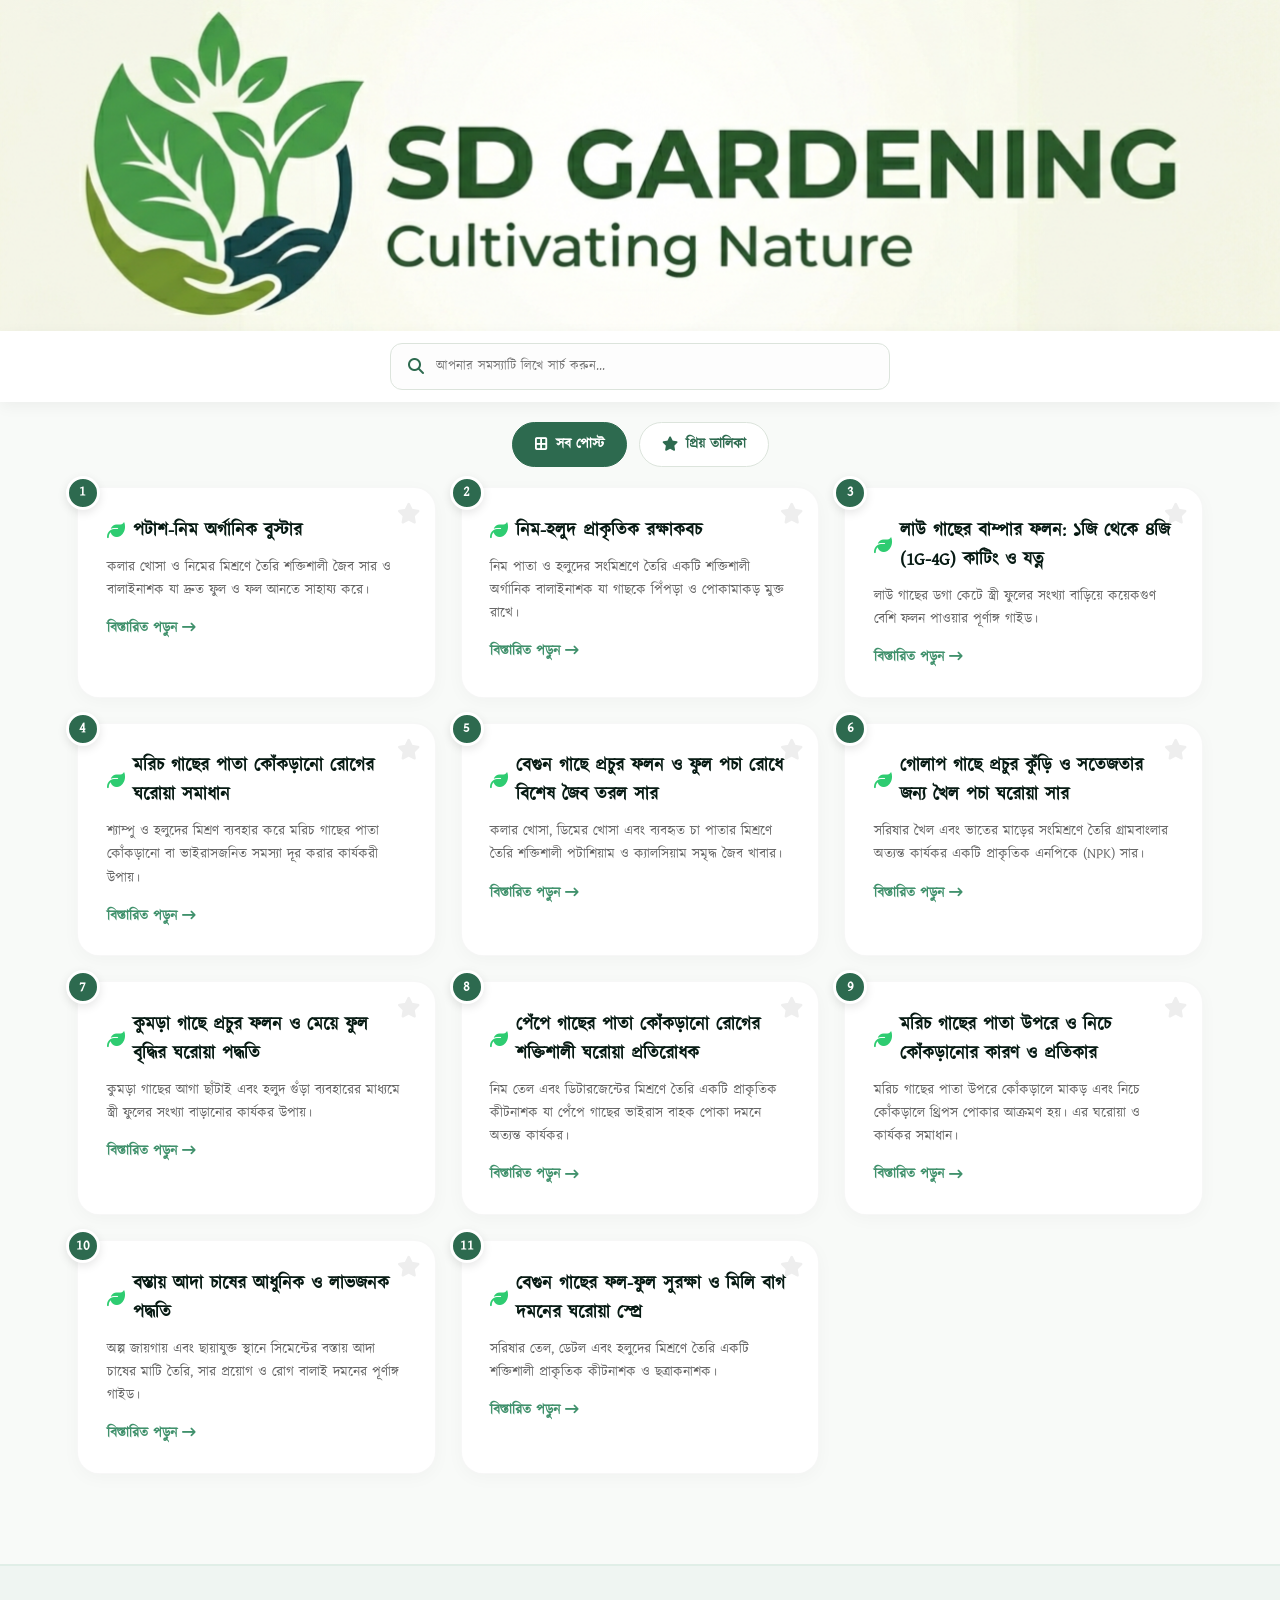
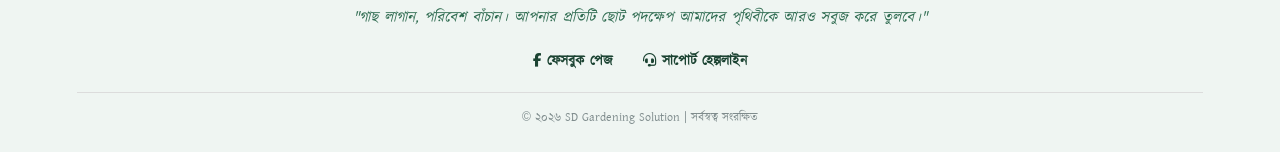
==== index.html @ 580f96c9 "Update index.html" ====
<!DOCTYPE html>
<html lang="bn">
<head>
  <meta charset="UTF-8">
  <meta name="viewport" content="width=device-width, initial-scale=1.0">
  <title>Taqwa | ইসলামিক ওয়েব অ্যাপ</title>
<meta name="description" content="Taqwa একটি ইসলামিক ওয়েব অ্যাপ, যেখানে কুরআন, দোয়া, ইসলামিক শিক্ষা ও প্রয়োজনীয় বিষয় সহজভাবে শেখার সুবিধা রয়েছে।">
<meta name="keywords" content="Taqwa, ইসলামিক অ্যাপ, কুরআন শিক্ষা, দোয়া, ইসলামিক ওয়েবসাইট, বাংলা ইসলামিক কনটেন্ট">
<meta name="author" content="SD Rubel">
<meta name="robots" content="index, follow">

<link rel="canonical" href="https://taqwa.top/">

<meta property="og:title" content="Taqwa | ইসলামিক ওয়েব অ্যাপ">
<meta property="og:description" content="বাংলা ভাষায় ইসলামিক শিক্ষা, দোয়া ও কুরআন শেখার সহজ ওয়েব অ্যাপ।">
<meta property="og:url" content="https://taqwa.top/">
<meta property="og:type" content="website">
<meta property="og:image" content="https://taqwa.top/IMG_20260329_113755.png">
  <link rel="stylesheet" href="https://cdnjs.cloudflare.com/ajax/libs/font-awesome/6.5.1/css/all.min.css">
  
  <style>
    @font-face {
      font-family: 'Kalpurush';
      src: url('kalpurush.ttf') format('truetype');
    }

    :root {
      --primary-dark: #071a13;
      --secondary: #2d6a4f;
      --accent: #40916c;
      --gold: #f1c40f;
      --bg: #f8faf8;
      --card-bg: #ffffff;
      --text-main: #1b4332;
    }

    * { margin: 0; padding: 0; box-sizing: border-box; }
    html, body { height: 100%; scroll-behavior: smooth; }
    body { font-family: 'Kalpurush', sans-serif; background-color: var(--bg); color: var(--text-main); display: flex; flex-direction: column; }

    header { width: 100%; background: var(--primary-dark); display: flex; justify-content: center; align-items: center; line-height: 0; padding: 0; margin: 0; }
    .header-img { width: 100%; max-width: 100%; height: auto; display: block; object-fit: contain; }

    nav { position: sticky; top: 0; background: rgba(255, 255, 255, 0.98); backdrop-filter: blur(10px); z-index: 1000; padding: 12px 6%; box-shadow: 0 4px 15px rgba(0,0,0,0.05); display: flex; justify-content: center; }
    .search-box { position: relative; width: 100%; max-width: 500px; }
    .search-box input { width: 100%; padding: 12px 20px 12px 45px; border-radius: 12px; border: 1px solid #dce4dc; background: #fdfdfd; font-family: inherit; outline: none; }
    .search-box i { position: absolute; left: 18px; top: 50%; transform: translateY(-50%); color: var(--secondary); }

    .tabs { display: flex; justify-content: center; gap: 12px; margin: 20px 0; }
    .tab-btn { padding: 10px 22px; border-radius: 50px; border: 1px solid #dce4dc; background: #fff; color: var(--secondary); font-weight: bold; cursor: pointer; font-family: inherit; transition: 0.3s; display: flex; align-items: center; gap: 8px; font-size: 0.9rem; }
    .tab-btn.active { background: var(--secondary); color: white; border-color: var(--secondary); }

    main { flex: 1 0 auto; }
    .grid { display: grid; grid-template-columns: repeat(auto-fill, minmax(310px, 1fr)); gap: 25px; padding: 0 6% 50px; }
    .card { background: var(--card-bg); border-radius: 22px; padding: 1.8rem; box-shadow: 0 4px 18px rgba(0,0,0,0.03); transition: 0.3s; cursor: pointer; position: relative; border: 1px solid rgba(0,0,0,0.03); }
    .card:hover { transform: translateY(-6px); box-shadow: 0 12px 30px rgba(0,0,0,0.07); }
    .card-badge { position: absolute; top: -12px; left: -12px; width: 34px; height: 34px; background: var(--secondary); color: #fff; border-radius: 50%; display: flex; align-items: center; justify-content: center; font-weight: bold; font-size: 0.9rem; border: 3px solid #fff; box-shadow: 0 3px 10px rgba(0,0,0,0.1); z-index: 5; }
    .card h3 { font-size: 1.15rem; color: var(--primary-dark); margin-bottom: 10px; display: flex; align-items: center; gap: 8px; }
    .card p { color: #666; font-size: 0.9rem; line-height: 1.6; margin-bottom: 15px; }
    .read-more { font-weight: bold; color: var(--accent); font-size: 0.85rem; display: flex; align-items: center; gap: 5px; }
    .fav-btn { position: absolute; top: 15px; right: 15px; color: #eee; font-size: 1.3rem; transition: 0.3s; z-index: 5; }
    .fav-btn.active { color: var(--gold); }

    .modal { position: fixed; inset: 0; background: #fff; z-index: 2000; display: none; overflow-y: auto; scroll-behavior: auto !important; }
    .close-btn { position: fixed; top: 15px; right: 15px; width: 45px; height: 45px; border-radius: 50%; background: #c0392b; color: #fff; border: none; cursor: pointer; z-index: 2100; font-size: 1.3rem; box-shadow: 0 4px 12px rgba(0,0,0,0.2); }
    .modal-hero { background: linear-gradient(135deg, #071a13 0%, #1b4332 100%); padding: 5rem 10% 2.5rem; color: #fff; }
    .modal-body { padding: 2.5rem 10%; max-width: 950px; margin: 0 auto; }
    .section-head { font-size: 1.2rem; font-weight: bold; color: var(--primary-dark); margin: 2rem 0 1rem; display: flex; align-items: center; gap: 10px; }
    
    /* --- Table Design for Ingredients --- */
    .ing-table { width: 100%; border-collapse: collapse; margin-top: 10px; background: #fff; border-radius: 12px; overflow: hidden; box-shadow: 0 2px 10px rgba(0,0,0,0.05); border: 1px solid #e0eee7; }
    .ing-table th { background: #f0f7f4; color: var(--secondary); text-align: left; padding: 12px 15px; font-size: 0.95rem; border-bottom: 2px solid #e0eee7; }
    .ing-table td { padding: 12px 15px; border-bottom: 1px solid #f0f0f0; font-size: 1rem; color: #444; }
    .ing-table tr:last-child td { border-bottom: none; }
    .ing-table .emoji-col { width: 50px; text-align: center; font-size: 1.3rem; }

    .step-card { display: flex; gap: 15px; background: #fafafa; padding: 1.2rem; border-radius: 18px; margin-bottom: 12px; border: 1px solid #eee; }
    .step-icon { width: 35px; height: 35px; background: var(--secondary); color: #fff; border-radius: 50%; display: flex; align-items: center; justify-content: center; flex-shrink: 0; font-weight: bold; font-size: 0.9rem; }

    .qna-card { background: #fffdf5; border: 1px solid #f6eed0; padding: 1.5rem; border-radius: 20px; margin-bottom: 12px; }
    .q-text { font-weight: 800; color: #7d651a; margin-bottom: 8px; display: flex; gap: 10px; }
    .a-text { display: flex; gap: 10px; color: #444; padding-left: 5px; line-height: 1.6; }

    footer { background: #eff5f2; color: #3b4d45; padding: 40px 6% 25px; text-align: center; border-top: 2px solid #e0eee7; margin-top: 40px; }
    .footer-quote { font-style: italic; font-size: 0.95rem; margin-bottom: 20px; color: var(--secondary); max-width: 600px; margin-left: auto; margin-right: auto; }
    .footer-links { display: flex; justify-content: center; gap: 30px; margin-bottom: 20px; }
    .footer-links a { color: #1b4332; text-decoration: none; font-weight: bold; font-size: 0.85rem; }
    .footer-bottom { font-size: 0.75rem; color: #7f8c8d; border-top: 1px solid #dcdcdc; padding-top: 15px; }

    .modal-nav { display: flex; gap: 15px; margin-top: 30px; padding-top: 20px; border-top: 1px solid #eee; }
    .nav-btn { flex: 1; padding: 12px; border-radius: 12px; border: 1px solid #ddd; background: #fff; cursor: pointer; font-weight: bold; font-family: inherit; display: flex; align-items: center; justify-content: center; gap: 8px; font-size: 0.9rem; }
  </style>
</head>
<body>

<header>
  <img src="./IMG_20260329_113755.png" alt="SD Gardening Logo" class="header-img">
</header>

<nav>
  <div class="search-box">
    <i class="fa-solid fa-magnifying-glass"></i>
    <input type="text" id="searchInput" placeholder="আপনার সমস্যাটি লিখে সার্চ করুন...">
  </div>
</nav>

<div class="tabs">
  <button class="tab-btn active" onclick="changeTab('all', this)"><i class="fa-solid fa-border-all"></i> সব পোস্ট</button>
  <button class="tab-btn" onclick="changeTab('fav', this)"><i class="fa-solid fa-star"></i> প্রিয় তালিকা</button>
</div>

<main>
  <div class="grid" id="mainGrid"></div>
</main>

<div class="modal" id="dataModal">
  <button class="close-btn" onclick="closeModal()"><i class="fa-solid fa-xmark"></i></button>
  <div id="modalContent"></div>
</div>

<footer>
  <div class="footer-quote">"গাছ লাগান, পরিবেশ বাঁচান। আপনার প্রতিটি ছোট পদক্ষেপ আমাদের পৃথিবীকে আরও সবুজ করে তুলবে।"</div>
  <div class="footer-links">
    <a href="https://www.facebook.com/sdxrubel" target="_blank"><i class="fa-brands fa-facebook-f"></i> ফেসবুক পেজ</a>
    <a href="tel:+8801516050402"><i class="fa-solid fa-headset"></i> সাপোর্ট হেল্পলাইন</a>
  </div>
  <div class="footer-bottom">&copy; ২০২৬ SD Gardening Solution | সর্বস্বত্ব সংরক্ষিত</div>
</footer>

<script>
  let allData = [];
  let favorites = JSON.parse(localStorage.getItem('sd_favs')) || [];
  let currentTab = 'all';

  async function init() {
    const maxFiles = 1000;
    const fetchPromises = [];
    const cacheBuster = new Date().getTime();

    for (let i = 1; i <= maxFiles; i++) {
      const fileName = String(i).padStart(2, '0') + '.json';
      fetchPromises.push(
        fetch(`task/${fileName}?v=${cacheBuster}`)
          .then(res => res.ok ? res.json() : null)
          .catch(() => null)
      );
    }

    const results = await Promise.all(fetchPromises);
    results.forEach(data => {
      if (data && data.gardening_solutions) {
        allData = [...allData, ...data.gardening_solutions];
      }
    });
    renderGrid(allData);
  }

  function renderGrid(data) {
    const grid = document.getElementById('mainGrid');
    let displayData = currentTab === 'all' ? data : data.filter(d => favorites.includes(d.id));
    grid.innerHTML = displayData.map((s, idx) => `
      <div class="card" onclick="openModal(${s.id})">
        <div class="card-badge">${idx + 1}</div>
        <i class="fa-solid fa-star fav-btn ${favorites.includes(s.id) ? 'active' : ''}" onclick="toggleFav(event, ${s.id})"></i>
        <h3><i class="fa-solid fa-leaf" style="color:#2ecc71"></i> ${s.title}</h3>
        <p>${s.short_description}</p>
        <div class="read-more">বিস্তারিত পড়ুন <i class="fa-solid fa-arrow-right-long"></i></div>
      </div>
    `).join('');
  }

  function openModal(id) {
    const s = allData.find(x => x.id === id);
    if (!s) return;
    const idx = allData.findIndex(x => x.id === id);
    const modal = document.getElementById('dataModal');
    modal.style.display = 'block';
    modal.scrollTop = 0;
    document.body.style.overflow = 'hidden';

    // টেবিল তৈরি করার লজিক
    let tableHtml = `
      <table class="ing-table">
        <thead>
          <tr>
            <th class="emoji-col">চিহ্ন</th>
            <th>উপকরণের নাম</th>
            <th>পরিমাণ</th>
          </tr>
        </thead>
        <tbody>
          ${s.ingredients_summary_table.map(item => `
            <tr>
              <td class="emoji-col">${item.emoji}</td>
              <td>${item.item}</td>
              <td><b>${item.amount}</b></td>
            </tr>
          `).join('')}
        </tbody>
      </table>
    `;

    document.getElementById('modalContent').innerHTML = `
      <div class="modal-hero">
        <h2 style="font-size: 1.6rem; line-height: 1.4;">${s.title}</h2>
        <div style="margin-top:15px; display:flex; gap:12px; font-size:0.8rem; opacity:0.9;">
          <span><i class="fa-solid fa-clock"></i> ${s.preparation_time_hours} ঘণ্টা</span>
          <span><i class="fa-solid fa-layer-group"></i> ${s.difficulty === 'easy' ? 'সহজ' : 'মাঝারি'}</span>
          <span><i class="fa-solid fa-box"></i> ${s.shelf_life_days} দিন</span>
        </div>
      </div>
      <div class="modal-body">
        <div class="section-head"><i class="fa-solid fa-circle-info" style="color:#3498db"></i> বিস্তারিত তথ্য</div>
        <p style="line-height:1.7; color:#444;">${s.long_description}</p>

        <div class="section-head"><i class="fa-solid fa-basket-shopping" style="color:#e67e22"></i> প্রয়োজনীয় উপকরণ</div>
        ${tableHtml}

        <div class="section-head"><i class="fa-solid fa-list-ol" style="color:#9b59b6"></i> প্রস্তুত ও প্রয়োগ প্রণালী</div>
        ${s.working_process.map(st => `
          <div class="step-card">
            <div class="step-icon">${st.step}</div>
            <div>${st.description}</div>
          </div>
        `).join('')}

        <div class="section-head"><i class="fa-solid fa-comments" style="color:#f1c40f"></i> সাধারণ প্রশ্ন ও উত্তর</div>
        ${s.faqs.map(f => `
          <div class="qna-card">
            <div class="q-text"><i class="fa-solid fa-comment-dots" style="color:#e67e22"></i> ${f.question}</div>
            <div class="a-text"><i class="fa-solid fa-square-check" style="color:#27ae60"></i> ${f.answer}</div>
          </div>
        `).join('')}

        <div class="modal-nav">
          ${idx > 0 ? `<button class="nav-btn" onclick="openModal(${allData[idx-1].id})"><i class="fa-solid fa-chevron-left"></i> আগের পোস্ট</button>` : '<div></div>'}
          ${idx < allData.length - 1 ? `<button class="nav-btn" onclick="openModal(${allData[idx+1].id})">পরের পোস্ট <i class="fa-solid fa-chevron-right"></i></button>` : '<div></div>'}
        </div>
      </div>
    `;
  }

  function closeModal() { document.getElementById('dataModal').style.display = 'none'; document.body.style.overflow = 'auto'; }
  function toggleFav(e, id) { e.stopPropagation(); if(favorites.includes(id)) favorites = favorites.filter(f => f !== id); else favorites.push(id); localStorage.setItem('sd_favs', JSON.stringify(favorites)); renderGrid(allData); }
  function changeTab(tab, el) { currentTab = tab; document.querySelectorAll('.tab-btn').forEach(b => b.classList.remove('active')); el.classList.add('active'); renderGrid(allData); }
  document.getElementById('searchInput').addEventListener('input', (e) => { const val = e.target.value.toLowerCase().trim(); const filtered = allData.filter(s => s.title.toLowerCase().includes(val) || s.short_description.toLowerCase().includes(val)); renderGrid(filtered); });

  init();
</script>
</body>
</html>
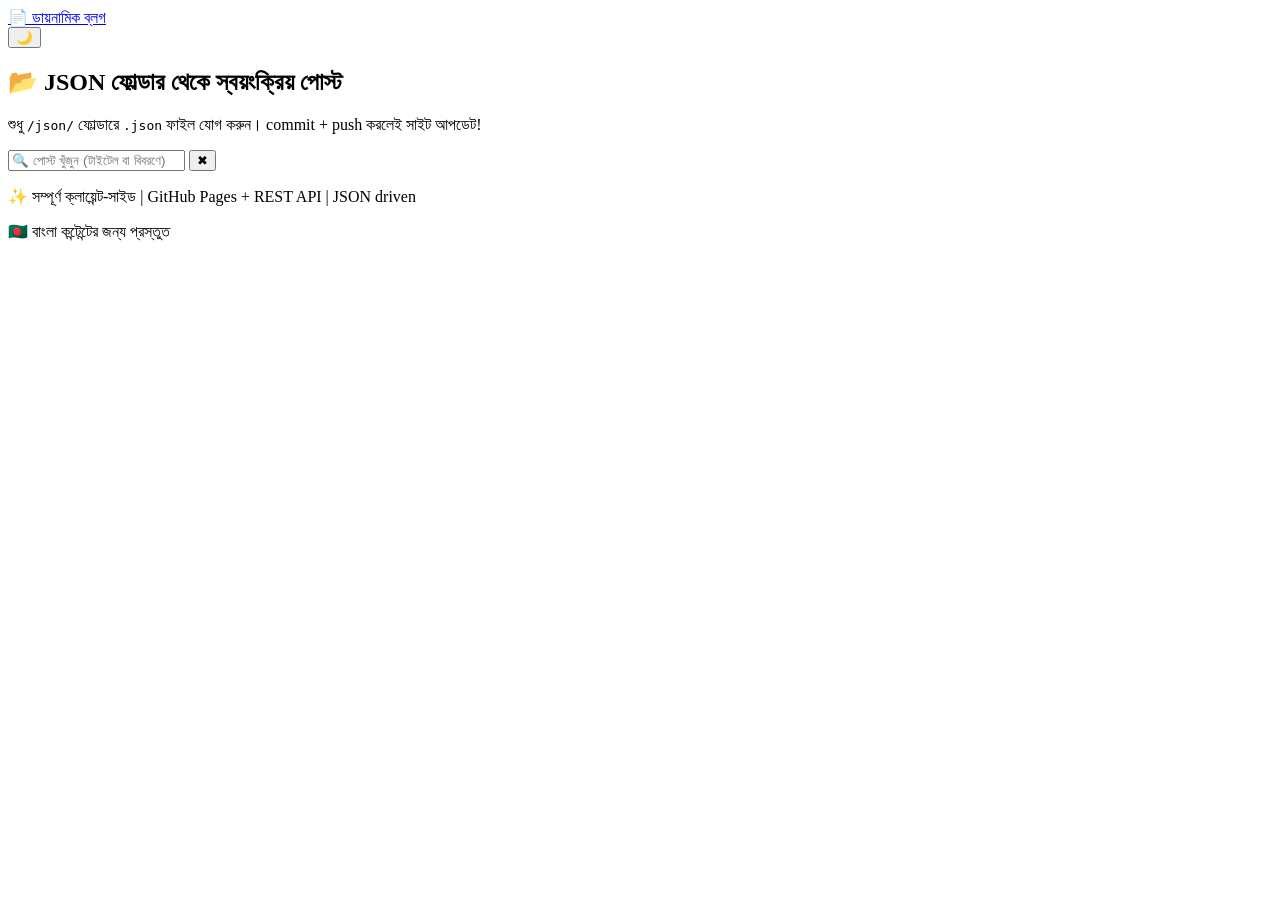
==== commit 942a6e0a: "Update index.html" ====
--- a/index.html
+++ b/index.html
@@ -1,251 +1,57 @@
 <!DOCTYPE html>
 <html lang="bn">
 <head>
-  <meta charset="UTF-8">
-  <meta name="viewport" content="width=device-width, initial-scale=1.0">
-  <title>Taqwa | ইসলামিক ওয়েব অ্যাপ</title>
-<meta name="description" content="Taqwa একটি ইসলামিক ওয়েব অ্যাপ, যেখানে কুরআন, দোয়া, ইসলামিক শিক্ষা ও প্রয়োজনীয় বিষয় সহজভাবে শেখার সুবিধা রয়েছে।">
-<meta name="keywords" content="Taqwa, ইসলামিক অ্যাপ, কুরআন শিক্ষা, দোয়া, ইসলামিক ওয়েবসাইট, বাংলা ইসলামিক কনটেন্ট">
-<meta name="author" content="SD Rubel">
-<meta name="robots" content="index, follow">
-
-<link rel="canonical" href="https://taqwa.top/">
-
-<meta property="og:title" content="Taqwa | ইসলামিক ওয়েব অ্যাপ">
-<meta property="og:description" content="বাংলা ভাষায় ইসলামিক শিক্ষা, দোয়া ও কুরআন শেখার সহজ ওয়েব অ্যাপ।">
-<meta property="og:url" content="https://taqwa.top/">
-<meta property="og:type" content="website">
-<meta property="og:image" content="https://taqwa.top/IMG_20260329_113755.png">
-  <link rel="stylesheet" href="https://cdnjs.cloudflare.com/ajax/libs/font-awesome/6.5.1/css/all.min.css">
-  
-  <style>
-    @font-face {
-      font-family: 'Kalpurush';
-      src: url('kalpurush.ttf') format('truetype');
-    }
-
-    :root {
-      --primary-dark: #071a13;
-      --secondary: #2d6a4f;
-      --accent: #40916c;
-      --gold: #f1c40f;
-      --bg: #f8faf8;
-      --card-bg: #ffffff;
-      --text-main: #1b4332;
-    }
-
-    * { margin: 0; padding: 0; box-sizing: border-box; }
-    html, body { height: 100%; scroll-behavior: smooth; }
-    body { font-family: 'Kalpurush', sans-serif; background-color: var(--bg); color: var(--text-main); display: flex; flex-direction: column; }
-
-    header { width: 100%; background: var(--primary-dark); display: flex; justify-content: center; align-items: center; line-height: 0; padding: 0; margin: 0; }
-    .header-img { width: 100%; max-width: 100%; height: auto; display: block; object-fit: contain; }
-
-    nav { position: sticky; top: 0; background: rgba(255, 255, 255, 0.98); backdrop-filter: blur(10px); z-index: 1000; padding: 12px 6%; box-shadow: 0 4px 15px rgba(0,0,0,0.05); display: flex; justify-content: center; }
-    .search-box { position: relative; width: 100%; max-width: 500px; }
-    .search-box input { width: 100%; padding: 12px 20px 12px 45px; border-radius: 12px; border: 1px solid #dce4dc; background: #fdfdfd; font-family: inherit; outline: none; }
-    .search-box i { position: absolute; left: 18px; top: 50%; transform: translateY(-50%); color: var(--secondary); }
-
-    .tabs { display: flex; justify-content: center; gap: 12px; margin: 20px 0; }
-    .tab-btn { padding: 10px 22px; border-radius: 50px; border: 1px solid #dce4dc; background: #fff; color: var(--secondary); font-weight: bold; cursor: pointer; font-family: inherit; transition: 0.3s; display: flex; align-items: center; gap: 8px; font-size: 0.9rem; }
-    .tab-btn.active { background: var(--secondary); color: white; border-color: var(--secondary); }
-
-    main { flex: 1 0 auto; }
-    .grid { display: grid; grid-template-columns: repeat(auto-fill, minmax(310px, 1fr)); gap: 25px; padding: 0 6% 50px; }
-    .card { background: var(--card-bg); border-radius: 22px; padding: 1.8rem; box-shadow: 0 4px 18px rgba(0,0,0,0.03); transition: 0.3s; cursor: pointer; position: relative; border: 1px solid rgba(0,0,0,0.03); }
-    .card:hover { transform: translateY(-6px); box-shadow: 0 12px 30px rgba(0,0,0,0.07); }
-    .card-badge { position: absolute; top: -12px; left: -12px; width: 34px; height: 34px; background: var(--secondary); color: #fff; border-radius: 50%; display: flex; align-items: center; justify-content: center; font-weight: bold; font-size: 0.9rem; border: 3px solid #fff; box-shadow: 0 3px 10px rgba(0,0,0,0.1); z-index: 5; }
-    .card h3 { font-size: 1.15rem; color: var(--primary-dark); margin-bottom: 10px; display: flex; align-items: center; gap: 8px; }
-    .card p { color: #666; font-size: 0.9rem; line-height: 1.6; margin-bottom: 15px; }
-    .read-more { font-weight: bold; color: var(--accent); font-size: 0.85rem; display: flex; align-items: center; gap: 5px; }
-    .fav-btn { position: absolute; top: 15px; right: 15px; color: #eee; font-size: 1.3rem; transition: 0.3s; z-index: 5; }
-    .fav-btn.active { color: var(--gold); }
-
-    .modal { position: fixed; inset: 0; background: #fff; z-index: 2000; display: none; overflow-y: auto; scroll-behavior: auto !important; }
-    .close-btn { position: fixed; top: 15px; right: 15px; width: 45px; height: 45px; border-radius: 50%; background: #c0392b; color: #fff; border: none; cursor: pointer; z-index: 2100; font-size: 1.3rem; box-shadow: 0 4px 12px rgba(0,0,0,0.2); }
-    .modal-hero { background: linear-gradient(135deg, #071a13 0%, #1b4332 100%); padding: 5rem 10% 2.5rem; color: #fff; }
-    .modal-body { padding: 2.5rem 10%; max-width: 950px; margin: 0 auto; }
-    .section-head { font-size: 1.2rem; font-weight: bold; color: var(--primary-dark); margin: 2rem 0 1rem; display: flex; align-items: center; gap: 10px; }
-    
-    /* --- Table Design for Ingredients --- */
-    .ing-table { width: 100%; border-collapse: collapse; margin-top: 10px; background: #fff; border-radius: 12px; overflow: hidden; box-shadow: 0 2px 10px rgba(0,0,0,0.05); border: 1px solid #e0eee7; }
-    .ing-table th { background: #f0f7f4; color: var(--secondary); text-align: left; padding: 12px 15px; font-size: 0.95rem; border-bottom: 2px solid #e0eee7; }
-    .ing-table td { padding: 12px 15px; border-bottom: 1px solid #f0f0f0; font-size: 1rem; color: #444; }
-    .ing-table tr:last-child td { border-bottom: none; }
-    .ing-table .emoji-col { width: 50px; text-align: center; font-size: 1.3rem; }
-
-    .step-card { display: flex; gap: 15px; background: #fafafa; padding: 1.2rem; border-radius: 18px; margin-bottom: 12px; border: 1px solid #eee; }
-    .step-icon { width: 35px; height: 35px; background: var(--secondary); color: #fff; border-radius: 50%; display: flex; align-items: center; justify-content: center; flex-shrink: 0; font-weight: bold; font-size: 0.9rem; }
-
-    .qna-card { background: #fffdf5; border: 1px solid #f6eed0; padding: 1.5rem; border-radius: 20px; margin-bottom: 12px; }
-    .q-text { font-weight: 800; color: #7d651a; margin-bottom: 8px; display: flex; gap: 10px; }
-    .a-text { display: flex; gap: 10px; color: #444; padding-left: 5px; line-height: 1.6; }
-
-    footer { background: #eff5f2; color: #3b4d45; padding: 40px 6% 25px; text-align: center; border-top: 2px solid #e0eee7; margin-top: 40px; }
-    .footer-quote { font-style: italic; font-size: 0.95rem; margin-bottom: 20px; color: var(--secondary); max-width: 600px; margin-left: auto; margin-right: auto; }
-    .footer-links { display: flex; justify-content: center; gap: 30px; margin-bottom: 20px; }
-    .footer-links a { color: #1b4332; text-decoration: none; font-weight: bold; font-size: 0.85rem; }
-    .footer-bottom { font-size: 0.75rem; color: #7f8c8d; border-top: 1px solid #dcdcdc; padding-top: 15px; }
-
-    .modal-nav { display: flex; gap: 15px; margin-top: 30px; padding-top: 20px; border-top: 1px solid #eee; }
-    .nav-btn { flex: 1; padding: 12px; border-radius: 12px; border: 1px solid #ddd; background: #fff; cursor: pointer; font-weight: bold; font-family: inherit; display: flex; align-items: center; justify-content: center; gap: 8px; font-size: 0.9rem; }
-  </style>
+    <meta charset="UTF-8">
+    <meta name="viewport" content="width=device-width, initial-scale=1.0, viewport-fit=cover">
+    <title>ডায়নামিক ব্লগ | স্বয়ংক্রিয় কন্টেন্ট</title>
+    <meta name="description" content="স্বয়ংক্রিয় ওয়েব অ্যাপ - জাস্ট JSON যোগ করুন, ওয়েবসাইট নিজেই আপডেট হবে।">
+    <!-- Open Graph / SEO -->
+    <meta property="og:title" content="ডায়নামিক ব্লগ">
+    <meta property="og:description" content="সহজ, দ্রুত এবং আধুনিক কন্টেন্ট সিস্টেম।">
+    <meta property="og:type" content="website">
+    <meta property="og:url" content="">
+    <meta name="twitter:card" content="summary_large_image">
+    <!-- CSS & Favicon (placeholder) -->
+    <link rel="stylesheet" href="/css/style.css">
+    <link rel="preconnect" href="https://fonts.googleapis.com">
+    <link rel="preconnect" href="https://fonts.gstatic.com" crossorigin>
+    <link href="https://fonts.googleapis.com/css2?family=Inter:opsz,wght@14..32,300;14..32,400;14..32,500;14..32,600;14..32,700&family=Noto+Sans+Bengali:wght@400;500;600;700&display=swap" rel="stylesheet">
+    <link rel="icon" type="image/svg+xml" href="data:image/svg+xml,%3Csvg xmlns='http://www.w3.org/2000/svg' viewBox='0 0 24 24' fill='%236d28d9'%3E%3Cpath d='M4 4h16v16H4z'/%3E%3C/svg%3E">
 </head>
 <body>
+    <div class="app-container">
+        <header class="glass-header">
+            <div class="header-flex">
+                <a href="/" class="logo">📄 ডায়নামিক ব্লগ</a>
+                <div class="header-actions">
+                    <button id="themeToggle" class="theme-btn" aria-label="ডার্ক মোড টগল">🌙</button>
+                </div>
+            </div>
+        </header>
 
-<header>
-  <img src="./IMG_20260329_113755.png" alt="SD Gardening Logo" class="header-img">
-</header>
+        <main>
+            <section class="hero-section">
+                <h1>📂 JSON ফোল্ডার থেকে স্বয়ংক্রিয় পোস্ট</h1>
+                <p>শুধু <code>/json/</code> ফোল্ডারে <code>.json</code> ফাইল যোগ করুন। commit + push করলেই সাইট আপডেট!</p>
+            </section>
 
-<nav>
-  <div class="search-box">
-    <i class="fa-solid fa-magnifying-glass"></i>
-    <input type="text" id="searchInput" placeholder="আপনার সমস্যাটি লিখে সার্চ করুন...">
-  </div>
-</nav>
+            <div class="search-wrapper">
+                <input type="text" id="searchInput" placeholder="🔍 পোস্ট খুঁজুন (টাইটেল বা বিবরণে)" class="search-input">
+                <button id="clearSearch" class="clear-btn">✖</button>
+            </div>
 
-<div class="tabs">
-  <button class="tab-btn active" onclick="changeTab('all', this)"><i class="fa-solid fa-border-all"></i> সব পোস্ট</button>
-  <button class="tab-btn" onclick="changeTab('fav', this)"><i class="fa-solid fa-star"></i> প্রিয় তালিকা</button>
-</div>
+            <div id="cardsGrid" class="cards-grid"></div>
+            <div id="messageArea" class="message-area"></div>
+        </main>
 
-<main>
-  <div class="grid" id="mainGrid"></div>
-</main>
+        <footer class="modern-footer">
+            <p>✨ সম্পূর্ণ ক্লায়েন্ট-সাইড | GitHub Pages + REST API | JSON driven</p>
+            <p>🇧🇩 বাংলা কন্টেন্টের জন্য প্রস্তুত</p>
+        </footer>
+    </div>
 
-<div class="modal" id="dataModal">
-  <button class="close-btn" onclick="closeModal()"><i class="fa-solid fa-xmark"></i></button>
-  <div id="modalContent"></div>
-</div>
-
-<footer>
-  <div class="footer-quote">"গাছ লাগান, পরিবেশ বাঁচান। আপনার প্রতিটি ছোট পদক্ষেপ আমাদের পৃথিবীকে আরও সবুজ করে তুলবে।"</div>
-  <div class="footer-links">
-    <a href="https://www.facebook.com/sdxrubel" target="_blank"><i class="fa-brands fa-facebook-f"></i> ফেসবুক পেজ</a>
-    <a href="tel:+8801516050402"><i class="fa-solid fa-headset"></i> সাপোর্ট হেল্পলাইন</a>
-  </div>
-  <div class="footer-bottom">&copy; ২০২৬ SD Gardening Solution | সর্বস্বত্ব সংরক্ষিত</div>
-</footer>
-
-<script>
-  let allData = [];
-  let favorites = JSON.parse(localStorage.getItem('sd_favs')) || [];
-  let currentTab = 'all';
-
-  async function init() {
-    const maxFiles = 1000;
-    const fetchPromises = [];
-    const cacheBuster = new Date().getTime();
-
-    for (let i = 1; i <= maxFiles; i++) {
-      const fileName = String(i).padStart(2, '0') + '.json';
-      fetchPromises.push(
-        fetch(`task/${fileName}?v=${cacheBuster}`)
-          .then(res => res.ok ? res.json() : null)
-          .catch(() => null)
-      );
-    }
-
-    const results = await Promise.all(fetchPromises);
-    results.forEach(data => {
-      if (data && data.gardening_solutions) {
-        allData = [...allData, ...data.gardening_solutions];
-      }
-    });
-    renderGrid(allData);
-  }
-
-  function renderGrid(data) {
-    const grid = document.getElementById('mainGrid');
-    let displayData = currentTab === 'all' ? data : data.filter(d => favorites.includes(d.id));
-    grid.innerHTML = displayData.map((s, idx) => `
-      <div class="card" onclick="openModal(${s.id})">
-        <div class="card-badge">${idx + 1}</div>
-        <i class="fa-solid fa-star fav-btn ${favorites.includes(s.id) ? 'active' : ''}" onclick="toggleFav(event, ${s.id})"></i>
-        <h3><i class="fa-solid fa-leaf" style="color:#2ecc71"></i> ${s.title}</h3>
-        <p>${s.short_description}</p>
-        <div class="read-more">বিস্তারিত পড়ুন <i class="fa-solid fa-arrow-right-long"></i></div>
-      </div>
-    `).join('');
-  }
-
-  function openModal(id) {
-    const s = allData.find(x => x.id === id);
-    if (!s) return;
-    const idx = allData.findIndex(x => x.id === id);
-    const modal = document.getElementById('dataModal');
-    modal.style.display = 'block';
-    modal.scrollTop = 0;
-    document.body.style.overflow = 'hidden';
-
-    // টেবিল তৈরি করার লজিক
-    let tableHtml = `
-      <table class="ing-table">
-        <thead>
-          <tr>
-            <th class="emoji-col">চিহ্ন</th>
-            <th>উপকরণের নাম</th>
-            <th>পরিমাণ</th>
-          </tr>
-        </thead>
-        <tbody>
-          ${s.ingredients_summary_table.map(item => `
-            <tr>
-              <td class="emoji-col">${item.emoji}</td>
-              <td>${item.item}</td>
-              <td><b>${item.amount}</b></td>
-            </tr>
-          `).join('')}
-        </tbody>
-      </table>
-    `;
-
-    document.getElementById('modalContent').innerHTML = `
-      <div class="modal-hero">
-        <h2 style="font-size: 1.6rem; line-height: 1.4;">${s.title}</h2>
-        <div style="margin-top:15px; display:flex; gap:12px; font-size:0.8rem; opacity:0.9;">
-          <span><i class="fa-solid fa-clock"></i> ${s.preparation_time_hours} ঘণ্টা</span>
-          <span><i class="fa-solid fa-layer-group"></i> ${s.difficulty === 'easy' ? 'সহজ' : 'মাঝারি'}</span>
-          <span><i class="fa-solid fa-box"></i> ${s.shelf_life_days} দিন</span>
-        </div>
-      </div>
-      <div class="modal-body">
-        <div class="section-head"><i class="fa-solid fa-circle-info" style="color:#3498db"></i> বিস্তারিত তথ্য</div>
-        <p style="line-height:1.7; color:#444;">${s.long_description}</p>
-
-        <div class="section-head"><i class="fa-solid fa-basket-shopping" style="color:#e67e22"></i> প্রয়োজনীয় উপকরণ</div>
-        ${tableHtml}
-
-        <div class="section-head"><i class="fa-solid fa-list-ol" style="color:#9b59b6"></i> প্রস্তুত ও প্রয়োগ প্রণালী</div>
-        ${s.working_process.map(st => `
-          <div class="step-card">
-            <div class="step-icon">${st.step}</div>
-            <div>${st.description}</div>
-          </div>
-        `).join('')}
-
-        <div class="section-head"><i class="fa-solid fa-comments" style="color:#f1c40f"></i> সাধারণ প্রশ্ন ও উত্তর</div>
-        ${s.faqs.map(f => `
-          <div class="qna-card">
-            <div class="q-text"><i class="fa-solid fa-comment-dots" style="color:#e67e22"></i> ${f.question}</div>
-            <div class="a-text"><i class="fa-solid fa-square-check" style="color:#27ae60"></i> ${f.answer}</div>
-          </div>
-        `).join('')}
-
-        <div class="modal-nav">
-          ${idx > 0 ? `<button class="nav-btn" onclick="openModal(${allData[idx-1].id})"><i class="fa-solid fa-chevron-left"></i> আগের পোস্ট</button>` : '<div></div>'}
-          ${idx < allData.length - 1 ? `<button class="nav-btn" onclick="openModal(${allData[idx+1].id})">পরের পোস্ট <i class="fa-solid fa-chevron-right"></i></button>` : '<div></div>'}
-        </div>
-      </div>
-    `;
-  }
-
-  function closeModal() { document.getElementById('dataModal').style.display = 'none'; document.body.style.overflow = 'auto'; }
-  function toggleFav(e, id) { e.stopPropagation(); if(favorites.includes(id)) favorites = favorites.filter(f => f !== id); else favorites.push(id); localStorage.setItem('sd_favs', JSON.stringify(favorites)); renderGrid(allData); }
-  function changeTab(tab, el) { currentTab = tab; document.querySelectorAll('.tab-btn').forEach(b => b.classList.remove('active')); el.classList.add('active'); renderGrid(allData); }
-  document.getElementById('searchInput').addEventListener('input', (e) => { const val = e.target.value.toLowerCase().trim(); const filtered = allData.filter(s => s.title.toLowerCase().includes(val) || s.short_description.toLowerCase().includes(val)); renderGrid(filtered); });
-
-  init();
-</script>
+    <script src="/js/config.js"></script>
+    <script src="/js/theme.js"></script>
+    <script src="/js/index.js"></script>
 </body>
-</html>
+</html>
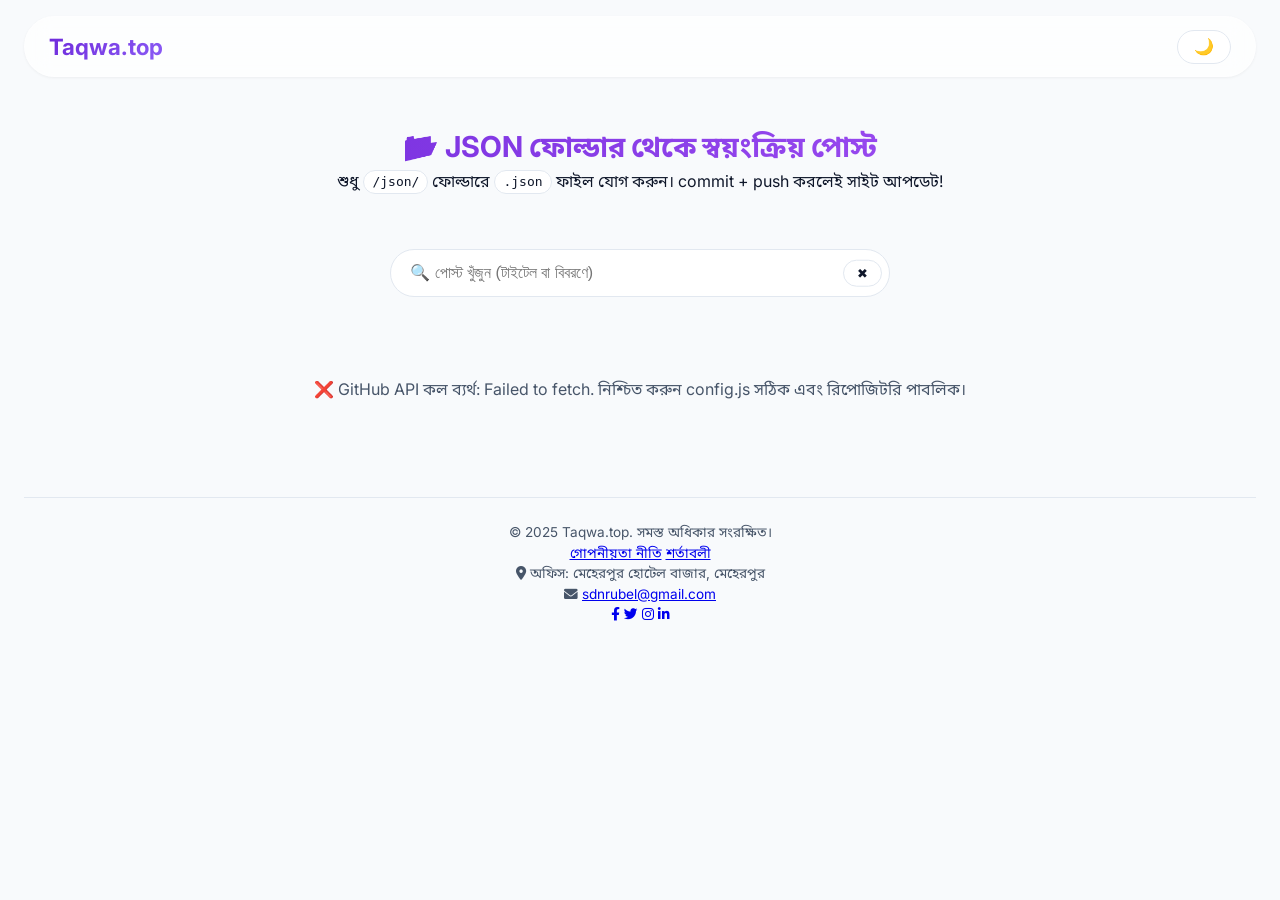
==== commit 962b8cc5: "Update index.html" ====
--- a/index.html
+++ b/index.html
@@ -3,26 +3,26 @@
 <head>
     <meta charset="UTF-8">
     <meta name="viewport" content="width=device-width, initial-scale=1.0, viewport-fit=cover">
-    <title>ডায়নামিক ব্লগ | স্বয়ংক্রিয় কন্টেন্ট</title>
-    <meta name="description" content="স্বয়ংক্রিয় ওয়েব অ্যাপ - জাস্ট JSON যোগ করুন, ওয়েবসাইট নিজেই আপডেট হবে।">
-    <!-- Open Graph / SEO -->
-    <meta property="og:title" content="ডায়নামিক ব্লগ">
+    <title>Taqwa.top | স্বয়ংক্রিয় কন্টেন্ট ব্লগ</title>
+    <meta name="description" content="Taqwa.top - স্বয়ংক্রিয় ওয়েব অ্যাপ, শুধু JSON যোগ করুন এবং সাইট আপডেট হয়।">
+    <meta property="og:title" content="Taqwa.top | ডায়নামিক ব্লগ">
     <meta property="og:description" content="সহজ, দ্রুত এবং আধুনিক কন্টেন্ট সিস্টেম।">
     <meta property="og:type" content="website">
-    <meta property="og:url" content="">
     <meta name="twitter:card" content="summary_large_image">
-    <!-- CSS & Favicon (placeholder) -->
+    <!-- CSS & Google Fonts -->
     <link rel="stylesheet" href="/css/style.css">
     <link rel="preconnect" href="https://fonts.googleapis.com">
     <link rel="preconnect" href="https://fonts.gstatic.com" crossorigin>
-    <link href="https://fonts.googleapis.com/css2?family=Inter:opsz,wght@14..32,300;14..32,400;14..32,500;14..32,600;14..32,700&family=Noto+Sans+Bengali:wght@400;500;600;700&display=swap" rel="stylesheet">
+    <link href="https://fonts.googleapis.com/css2?family=Inter:opsz,wght@14..32,300;400;500;600;700&family=Noto+Sans+Bengali:wght@400;500;600;700&family=Playfair+Display:wght@700;800;900&display=swap" rel="stylesheet">
+    <!-- Font Awesome 6 (free) for social icons -->
+    <link rel="stylesheet" href="https://cdnjs.cloudflare.com/ajax/libs/font-awesome/6.0.0-beta3/css/all.min.css">
     <link rel="icon" type="image/svg+xml" href="data:image/svg+xml,%3Csvg xmlns='http://www.w3.org/2000/svg' viewBox='0 0 24 24' fill='%236d28d9'%3E%3Cpath d='M4 4h16v16H4z'/%3E%3C/svg%3E">
 </head>
 <body>
     <div class="app-container">
         <header class="glass-header">
             <div class="header-flex">
-                <a href="/" class="logo">📄 ডায়নামিক ব্লগ</a>
+                <a href="/" class="logo logo-gradient">Taqwa.top</a>
                 <div class="header-actions">
                     <button id="themeToggle" class="theme-btn" aria-label="ডার্ক মোড টগল">🌙</button>
                 </div>
@@ -45,8 +45,25 @@
         </main>
 
         <footer class="modern-footer">
-            <p>✨ সম্পূর্ণ ক্লায়েন্ট-সাইড | GitHub Pages + REST API | JSON driven</p>
-            <p>🇧🇩 বাংলা কন্টেন্টের জন্য প্রস্তুত</p>
+            <div class="footer-grid">
+                <div class="footer-copyright">
+                    <p>© 2025 Taqwa.top. সমস্ত অধিকার সংরক্ষিত।</p>
+                </div>
+                <div class="footer-links">
+                    <a href="/privacy.html" class="footer-link">গোপনীয়তা নীতি</a>
+                    <a href="/terms.html" class="footer-link">শর্তাবলী</a>
+                </div>
+                <div class="footer-contact">
+                    <p><i class="fas fa-map-marker-alt"></i> অফিস: মেহেরপুর হোটেল বাজার, মেহেরপুর</p>
+                    <p><i class="fas fa-envelope"></i> <a href="mailto:sdnrubel@gmail.com">sdnrubel@gmail.com</a></p>
+                </div>
+                <div class="footer-social">
+                    <a href="#" aria-label="Facebook" target="_blank"><i class="fab fa-facebook-f"></i></a>
+                    <a href="#" aria-label="Twitter" target="_blank"><i class="fab fa-twitter"></i></a>
+                    <a href="#" aria-label="Instagram" target="_blank"><i class="fab fa-instagram"></i></a>
+                    <a href="#" aria-label="LinkedIn" target="_blank"><i class="fab fa-linkedin-in"></i></a>
+                </div>
+            </div>
         </footer>
     </div>
 
--- a/css/style.css
+++ b/css/style.css
@@ -0,0 +1,338 @@
+/* RESET & BASE */
+* {
+    margin: 0;
+    padding: 0;
+    box-sizing: border-box;
+}
+
+:root {
+    --bg: #f8fafc;
+    --surface: #ffffff;
+    --text: #0f172a;
+    --text-muted: #475569;
+    --border: #e2e8f0;
+    --card-shadow: 0 10px 25px -5px rgba(0,0,0,0.05), 0 8px 10px -6px rgba(0,0,0,0.02);
+    --hover-shadow: 0 20px 30px -12px rgba(0,0,0,0.15);
+    --primary: #6d28d9;
+    --primary-light: #8b5cf6;
+    --glass-bg: rgba(255,255,255,0.7);
+    --glass-border: rgba(255,255,255,0.3);
+}
+
+body.dark {
+    --bg: #0f172a;
+    --surface: #1e293b;
+    --text: #f1f5f9;
+    --text-muted: #94a3b8;
+    --border: #334155;
+    --glass-bg: rgba(30,41,59,0.8);
+    --glass-border: rgba(255,255,255,0.05);
+}
+
+body {
+    font-family: 'Inter', 'Noto Sans Bengali', sans-serif;
+    background: var(--bg);
+    color: var(--text);
+    transition: background 0.3s, color 0.2s;
+    line-height: 1.5;
+}
+
+.app-container {
+    max-width: 1280px;
+    margin: 0 auto;
+    padding: 1rem 1.5rem;
+}
+
+/* Glass Header */
+.glass-header {
+    background: var(--glass-bg);
+    backdrop-filter: blur(12px);
+    border-radius: 2rem;
+    padding: 0.8rem 1.5rem;
+    margin-bottom: 2rem;
+    border: 1px solid var(--glass-border);
+    box-shadow: 0 1px 3px rgba(0,0,0,0.05);
+}
+
+.header-flex {
+    display: flex;
+    justify-content: space-between;
+    align-items: center;
+    flex-wrap: wrap;
+}
+
+.logo {
+    font-weight: 700;
+    font-size: 1.4rem;
+    background: linear-gradient(135deg, var(--primary), var(--primary-light));
+    -webkit-background-clip: text;
+    background-clip: text;
+    color: transparent;
+    text-decoration: none;
+}
+
+.theme-btn, .back-btn, .clear-btn {
+    background: var(--surface);
+    border: 1px solid var(--border);
+    border-radius: 2rem;
+    padding: 0.4rem 1rem;
+    cursor: pointer;
+    font-size: 1rem;
+    color: var(--text);
+    transition: all 0.2s;
+}
+
+.theme-btn:hover, .back-btn:hover {
+    transform: scale(0.96);
+    background: var(--primary-light);
+    color: white;
+}
+
+/* Hero */
+.hero-section {
+    text-align: center;
+    margin-bottom: 2.5rem;
+    padding: 1rem;
+}
+
+.hero-section h1 {
+    font-size: 1.8rem;
+    background: linear-gradient(to right, var(--primary), #a855f7);
+    -webkit-background-clip: text;
+    background-clip: text;
+    color: transparent;
+}
+
+code {
+    background: var(--surface);
+    padding: 0.2rem 0.5rem;
+    border-radius: 12px;
+    font-family: monospace;
+    border: 1px solid var(--border);
+}
+
+/* Search */
+.search-wrapper {
+    position: relative;
+    max-width: 500px;
+    margin: 0 auto 2rem auto;
+}
+
+.search-input {
+    width: 100%;
+    padding: 0.9rem 1.2rem;
+    border-radius: 3rem;
+    border: 1px solid var(--border);
+    background: var(--surface);
+    color: var(--text);
+    font-size: 1rem;
+    outline: none;
+    transition: box-shadow 0.2s;
+}
+
+.search-input:focus {
+    box-shadow: 0 0 0 3px var(--primary-light);
+}
+
+.clear-btn {
+    position: absolute;
+    right: 8px;
+    top: 50%;
+    transform: translateY(-50%);
+    padding: 0.3rem 0.8rem;
+    font-size: 0.8rem;
+}
+
+/* Cards Grid */
+.cards-grid {
+    display: grid;
+    grid-template-columns: repeat(auto-fill, minmax(280px, 1fr));
+    gap: 1.8rem;
+    margin-top: 1rem;
+}
+
+.card {
+    background: var(--surface);
+    border-radius: 1.5rem;
+    overflow: hidden;
+    transition: all 0.25s ease;
+    box-shadow: var(--card-shadow);
+    border: 1px solid var(--border);
+    cursor: pointer;
+}
+
+.card:hover {
+    transform: translateY(-6px);
+    box-shadow: var(--hover-shadow);
+}
+
+.card-img {
+    width: 100%;
+    height: 180px;
+    object-fit: cover;
+    background: #cbd5e1;
+}
+
+.card-content {
+    padding: 1.2rem;
+}
+
+.card-title {
+    font-size: 1.4rem;
+    font-weight: 700;
+    margin-bottom: 0.5rem;
+    color: var(--text);
+}
+
+.card-desc {
+    color: var(--text-muted);
+    font-size: 0.9rem;
+    display: -webkit-box;
+    -webkit-line-clamp: 2;
+    -webkit-box-orient: vertical;
+    overflow: hidden;
+}
+
+/* Skeleton */
+.skeleton-card {
+    background: var(--surface);
+    border-radius: 1.5rem;
+    border: 1px solid var(--border);
+    overflow: hidden;
+    animation: pulse 1.2s infinite;
+}
+
+.skeleton-img {
+    height: 180px;
+    background: var(--border);
+}
+
+.skeleton-text {
+    height: 20px;
+    background: var(--border);
+    margin: 1rem;
+    border-radius: 12px;
+}
+
+.skeleton-text.short {
+    width: 70%;
+}
+
+@keyframes pulse {
+    0% { opacity: 0.6; }
+    50% { opacity: 1; }
+    100% { opacity: 0.6; }
+}
+
+/* Post Page */
+.post-article {
+    max-width: 900px;
+    margin: 0 auto;
+    background: var(--surface);
+    border-radius: 2rem;
+    overflow: hidden;
+    box-shadow: var(--card-shadow);
+}
+
+.hero-image-wrapper {
+    width: 100%;
+    max-height: 450px;
+    overflow: hidden;
+}
+
+.hero-image {
+    width: 100%;
+    height: auto;
+    object-fit: cover;
+}
+
+.post-container {
+    padding: 2rem;
+}
+
+.post-title {
+    font-size: 2.2rem;
+    font-weight: 800;
+    margin-bottom: 0.75rem;
+}
+
+.post-description {
+    font-size: 1.1rem;
+    color: var(--text-muted);
+    border-left: 4px solid var(--primary);
+    padding-left: 1rem;
+    margin: 1rem 0;
+}
+
+.content-section {
+    margin: 2rem 0;
+}
+
+.content-section h2 {
+    font-size: 1.7rem;
+    font-weight: 600;
+    margin-bottom: 0.75rem;
+    border-bottom: 2px solid var(--border);
+    padding-bottom: 0.3rem;
+}
+
+.content-section p {
+    font-size: 1rem;
+    line-height: 1.7;
+    color: var(--text);
+}
+
+.post-actions {
+    display: flex;
+    gap: 1rem;
+    margin: 1.5rem 0;
+}
+
+.share-btn {
+    background: var(--primary);
+    color: white;
+    border: none;
+    padding: 0.5rem 1.2rem;
+    border-radius: 2rem;
+    cursor: pointer;
+    font-weight: 500;
+}
+
+/* Message area */
+.message-area {
+    text-align: center;
+    padding: 3rem;
+    color: var(--text-muted);
+}
+
+.loading-spinner {
+    text-align: center;
+    font-size: 1.2rem;
+    padding: 3rem;
+}
+
+/* Footer */
+.modern-footer {
+    margin-top: 3rem;
+    text-align: center;
+    padding: 1.5rem;
+    border-top: 1px solid var(--border);
+    color: var(--text-muted);
+    font-size: 0.85rem;
+}
+
+/* Responsive */
+@media (max-width: 680px) {
+    .app-container {
+        padding: 0.8rem;
+    }
+    .post-title {
+        font-size: 1.7rem;
+    }
+    .hero-section h1 {
+        font-size: 1.4rem;
+    }
+    .cards-grid {
+        gap: 1rem;
+    }
+}
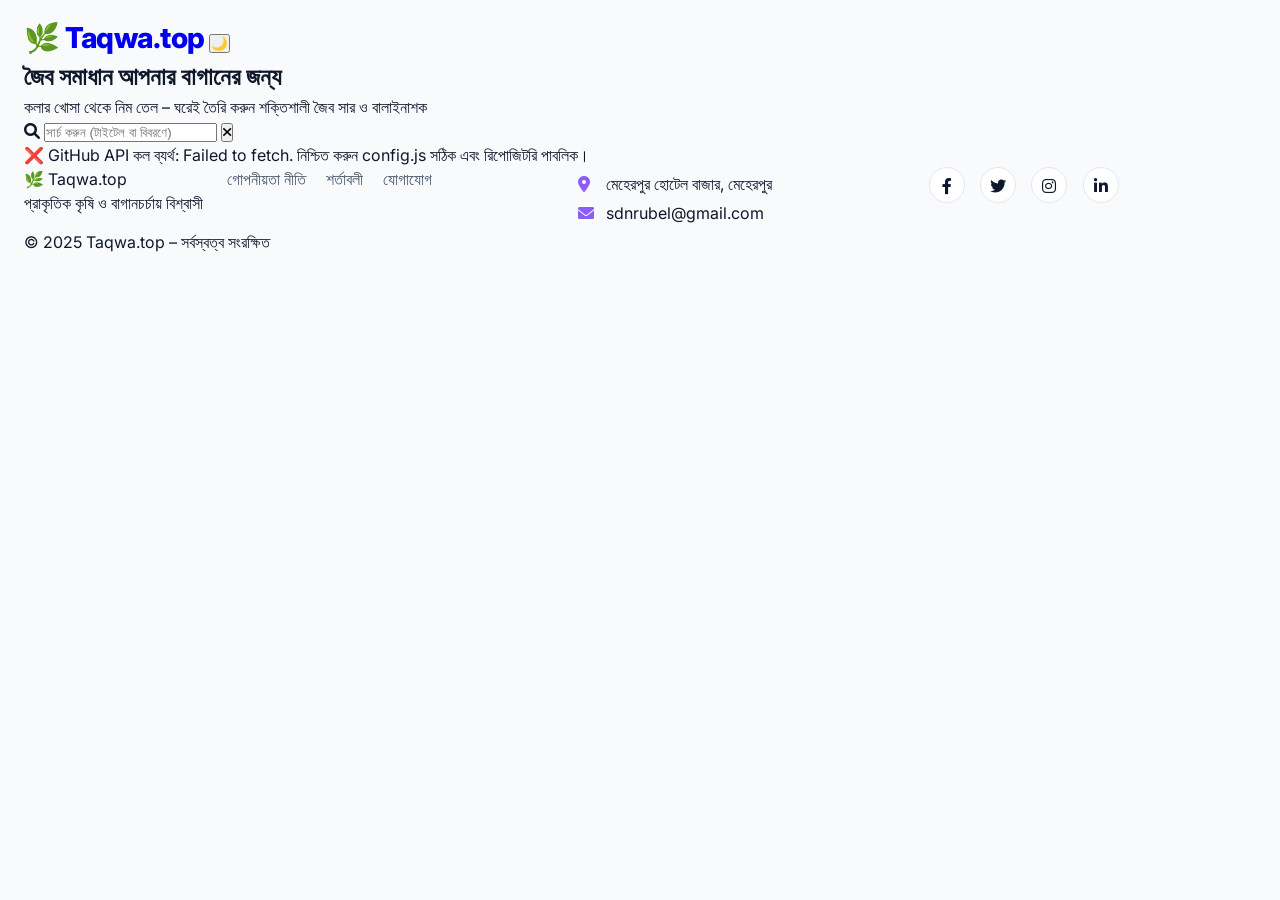
==== commit 623f7707: "Update index.html" ====
--- a/index.html
+++ b/index.html
@@ -3,66 +3,65 @@
 <head>
     <meta charset="UTF-8">
     <meta name="viewport" content="width=device-width, initial-scale=1.0, viewport-fit=cover">
-    <title>Taqwa.top | স্বয়ংক্রিয় কন্টেন্ট ব্লগ</title>
-    <meta name="description" content="Taqwa.top - স্বয়ংক্রিয় ওয়েব অ্যাপ, শুধু JSON যোগ করুন এবং সাইট আপডেট হয়।">
-    <meta property="og:title" content="Taqwa.top | ডায়নামিক ব্লগ">
-    <meta property="og:description" content="সহজ, দ্রুত এবং আধুনিক কন্টেন্ট সিস্টেম।">
-    <meta property="og:type" content="website">
-    <meta name="twitter:card" content="summary_large_image">
-    <!-- CSS & Google Fonts -->
-    <link rel="stylesheet" href="/css/style.css">
+    <title>Taqwa.top - গার্ডেনিং সলিউশনস</title>
+    <meta name="description" content="প্রাকৃতিক উপায়ে গাছের পরিচর্যা - জৈব সার, বালাইনাশক ও টিপস।">
+    <!-- Preconnect & Fonts -->
     <link rel="preconnect" href="https://fonts.googleapis.com">
     <link rel="preconnect" href="https://fonts.gstatic.com" crossorigin>
-    <link href="https://fonts.googleapis.com/css2?family=Inter:opsz,wght@14..32,300;400;500;600;700&family=Noto+Sans+Bengali:wght@400;500;600;700&family=Playfair+Display:wght@700;800;900&display=swap" rel="stylesheet">
-    <!-- Font Awesome 6 (free) for social icons -->
+    <link href="https://fonts.googleapis.com/css2?family=Inter:opsz,wght@300;400;500;600;700&display=swap" rel="stylesheet">
     <link rel="stylesheet" href="https://cdnjs.cloudflare.com/ajax/libs/font-awesome/6.0.0-beta3/css/all.min.css">
-    <link rel="icon" type="image/svg+xml" href="data:image/svg+xml,%3Csvg xmlns='http://www.w3.org/2000/svg' viewBox='0 0 24 24' fill='%236d28d9'%3E%3Cpath d='M4 4h16v16H4z'/%3E%3C/svg%3E">
+    <!-- Main CSS -->
+    <link rel="stylesheet" href="/css/style.css">
+    <link rel="icon" type="image/x-icon" href="/favicon.ico">
 </head>
 <body>
     <div class="app-container">
-        <header class="glass-header">
-            <div class="header-flex">
-                <a href="/" class="logo logo-gradient">Taqwa.top</a>
-                <div class="header-actions">
-                    <button id="themeToggle" class="theme-btn" aria-label="ডার্ক মোড টগল">🌙</button>
-                </div>
+        <header class="premium-header">
+            <div class="header-inner">
+                <a href="/" class="logo premium-logo">🌿 Taqwa.top</a>
+                <button id="themeToggle" class="theme-btn-glass" aria-label="থিম টগল"><i class="fas fa-moon"></i></button>
             </div>
         </header>
 
         <main>
-            <section class="hero-section">
-                <h1>📂 JSON ফোল্ডার থেকে স্বয়ংক্রিয় পোস্ট</h1>
-                <p>শুধু <code>/json/</code> ফোল্ডারে <code>.json</code> ফাইল যোগ করুন। commit + push করলেই সাইট আপডেট!</p>
+            <section class="hero-premium">
+                <h1>জৈব সমাধান <span class="gradient-text">আপনার বাগানের জন্য</span></h1>
+                <p>কলার খোসা থেকে নিম তেল – ঘরেই তৈরি করুন শক্তিশালী জৈব সার ও বালাইনাশক</p>
+                <div class="search-premium">
+                    <i class="fas fa-search search-icon"></i>
+                    <input type="text" id="searchInput" placeholder="সার্চ করুন (টাইটেল বা বিবরণে)" class="search-input-premium">
+                    <button id="clearSearch" class="clear-premium"><i class="fas fa-times"></i></button>
+                </div>
             </section>
 
-            <div class="search-wrapper">
-                <input type="text" id="searchInput" placeholder="🔍 পোস্ট খুঁজুন (টাইটেল বা বিবরণে)" class="search-input">
-                <button id="clearSearch" class="clear-btn">✖</button>
-            </div>
-
-            <div id="cardsGrid" class="cards-grid"></div>
-            <div id="messageArea" class="message-area"></div>
+            <div id="cardsGrid" class="cards-grid-premium"></div>
+            <div id="messageArea" class="message-premium"></div>
         </main>
 
-        <footer class="modern-footer">
+        <footer class="premium-footer">
             <div class="footer-grid">
-                <div class="footer-copyright">
-                    <p>© 2025 Taqwa.top. সমস্ত অধিকার সংরক্ষিত।</p>
+                <div class="footer-brand">
+                    <div class="footer-logo">🌿 Taqwa.top</div>
+                    <p>প্রাকৃতিক কৃষি ও বাগানচর্চায় বিশ্বাসী</p>
                 </div>
                 <div class="footer-links">
-                    <a href="/privacy.html" class="footer-link">গোপনীয়তা নীতি</a>
-                    <a href="/terms.html" class="footer-link">শর্তাবলী</a>
+                    <a href="#">গোপনীয়তা নীতি</a>
+                    <a href="#">শর্তাবলী</a>
+                    <a href="#">যোগাযোগ</a>
                 </div>
                 <div class="footer-contact">
-                    <p><i class="fas fa-map-marker-alt"></i> অফিস: মেহেরপুর হোটেল বাজার, মেহেরপুর</p>
-                    <p><i class="fas fa-envelope"></i> <a href="mailto:sdnrubel@gmail.com">sdnrubel@gmail.com</a></p>
+                    <p><i class="fas fa-map-marker-alt"></i> মেহেরপুর হোটেল বাজার, মেহেরপুর</p>
+                    <p><i class="fas fa-envelope"></i> sdnrubel@gmail.com</p>
                 </div>
                 <div class="footer-social">
-                    <a href="#" aria-label="Facebook" target="_blank"><i class="fab fa-facebook-f"></i></a>
-                    <a href="#" aria-label="Twitter" target="_blank"><i class="fab fa-twitter"></i></a>
-                    <a href="#" aria-label="Instagram" target="_blank"><i class="fab fa-instagram"></i></a>
-                    <a href="#" aria-label="LinkedIn" target="_blank"><i class="fab fa-linkedin-in"></i></a>
+                    <a href="#"><i class="fab fa-facebook-f"></i></a>
+                    <a href="#"><i class="fab fa-twitter"></i></a>
+                    <a href="#"><i class="fab fa-instagram"></i></a>
+                    <a href="#"><i class="fab fa-linkedin-in"></i></a>
                 </div>
+            </div>
+            <div class="footer-copyright">
+                <p>© 2025 Taqwa.top – সর্বস্বত্ব সংরক্ষিত</p>
             </div>
         </footer>
     </div>
--- a/css/style.css
+++ b/css/style.css
@@ -1,4 +1,4 @@
-/* RESET & BASE */
+/* RESET & BASE (same as before, but add logo and footer styles) */
 * {
     margin: 0;
     padding: 0;
@@ -43,6 +43,21 @@
     padding: 1rem 1.5rem;
 }
 
+/* LOGO GRADIENT */
+.logo {
+    font-family: 'Playfair Display', 'Inter', serif;
+    font-weight: 800;
+    font-size: 1.8rem;
+    text-decoration: none;
+    letter-spacing: -0.5px;
+}
+.logo-gradient {
+    background: linear-gradient(135deg, #6d28d9, #c026d3, #f97316);
+    -webkit-background-clip: text;
+    background-clip: text;
+    color: transparent;
+}
+
 /* Glass Header */
 .glass-header {
     background: var(--glass-bg);
@@ -61,16 +76,7 @@
     flex-wrap: wrap;
 }
 
-.logo {
-    font-weight: 700;
-    font-size: 1.4rem;
-    background: linear-gradient(135deg, var(--primary), var(--primary-light));
-    -webkit-background-clip: text;
-    background-clip: text;
-    color: transparent;
-    text-decoration: none;
-}
-
+/* Buttons */
 .theme-btn, .back-btn, .clear-btn {
     background: var(--surface);
     border: 1px solid var(--border);
@@ -88,7 +94,7 @@
     color: white;
 }
 
-/* Hero */
+/* Hero section */
 .hero-section {
     text-align: center;
     margin-bottom: 2.5rem;
@@ -311,17 +317,89 @@
     padding: 3rem;
 }
 
-/* Footer */
+/* ========== NEW FOOTER STYLES ========== */
 .modern-footer {
-    margin-top: 3rem;
-    text-align: center;
-    padding: 1.5rem;
+    margin-top: 4rem;
+    padding: 2rem 0 1.5rem;
     border-top: 1px solid var(--border);
     color: var(--text-muted);
-    font-size: 0.85rem;
-}
-
-/* Responsive */
+    font-size: 0.9rem;
+}
+
+.footer-grid {
+    display: flex;
+    flex-wrap: wrap;
+    justify-content: space-between;
+    gap: 1.5rem;
+    align-items: flex-start;
+}
+
+.footer-copyright, .footer-links, .footer-contact, .footer-social {
+    flex: 1;
+    min-width: 180px;
+}
+
+.footer-links a, .footer-contact a {
+    color: var(--text-muted);
+    text-decoration: none;
+    transition: color 0.2s;
+    display: inline-block;
+    margin-right: 1rem;
+}
+
+.footer-links a:hover, .footer-contact a:hover {
+    color: var(--primary-light);
+}
+
+.footer-social a {
+    display: inline-block;
+    background: var(--surface);
+    color: var(--text);
+    width: 36px;
+    height: 36px;
+    line-height: 36px;
+    text-align: center;
+    border-radius: 50%;
+    margin-right: 0.7rem;
+    border: 1px solid var(--border);
+    transition: all 0.2s;
+}
+
+.footer-social a:hover {
+    background: var(--primary);
+    color: white;
+    transform: translateY(-3px);
+}
+
+.footer-contact p {
+    margin: 0.3rem 0;
+    display: flex;
+    align-items: center;
+    gap: 0.5rem;
+    flex-wrap: wrap;
+}
+
+.footer-contact i {
+    width: 20px;
+    color: var(--primary-light);
+}
+
+/* Responsive Footer */
+@media (max-width: 768px) {
+    .footer-grid {
+        flex-direction: column;
+        text-align: center;
+        align-items: center;
+    }
+    .footer-social a {
+        margin: 0 0.5rem;
+    }
+    .footer-contact p {
+        justify-content: center;
+    }
+}
+
+/* Existing responsive */
 @media (max-width: 680px) {
     .app-container {
         padding: 0.8rem;
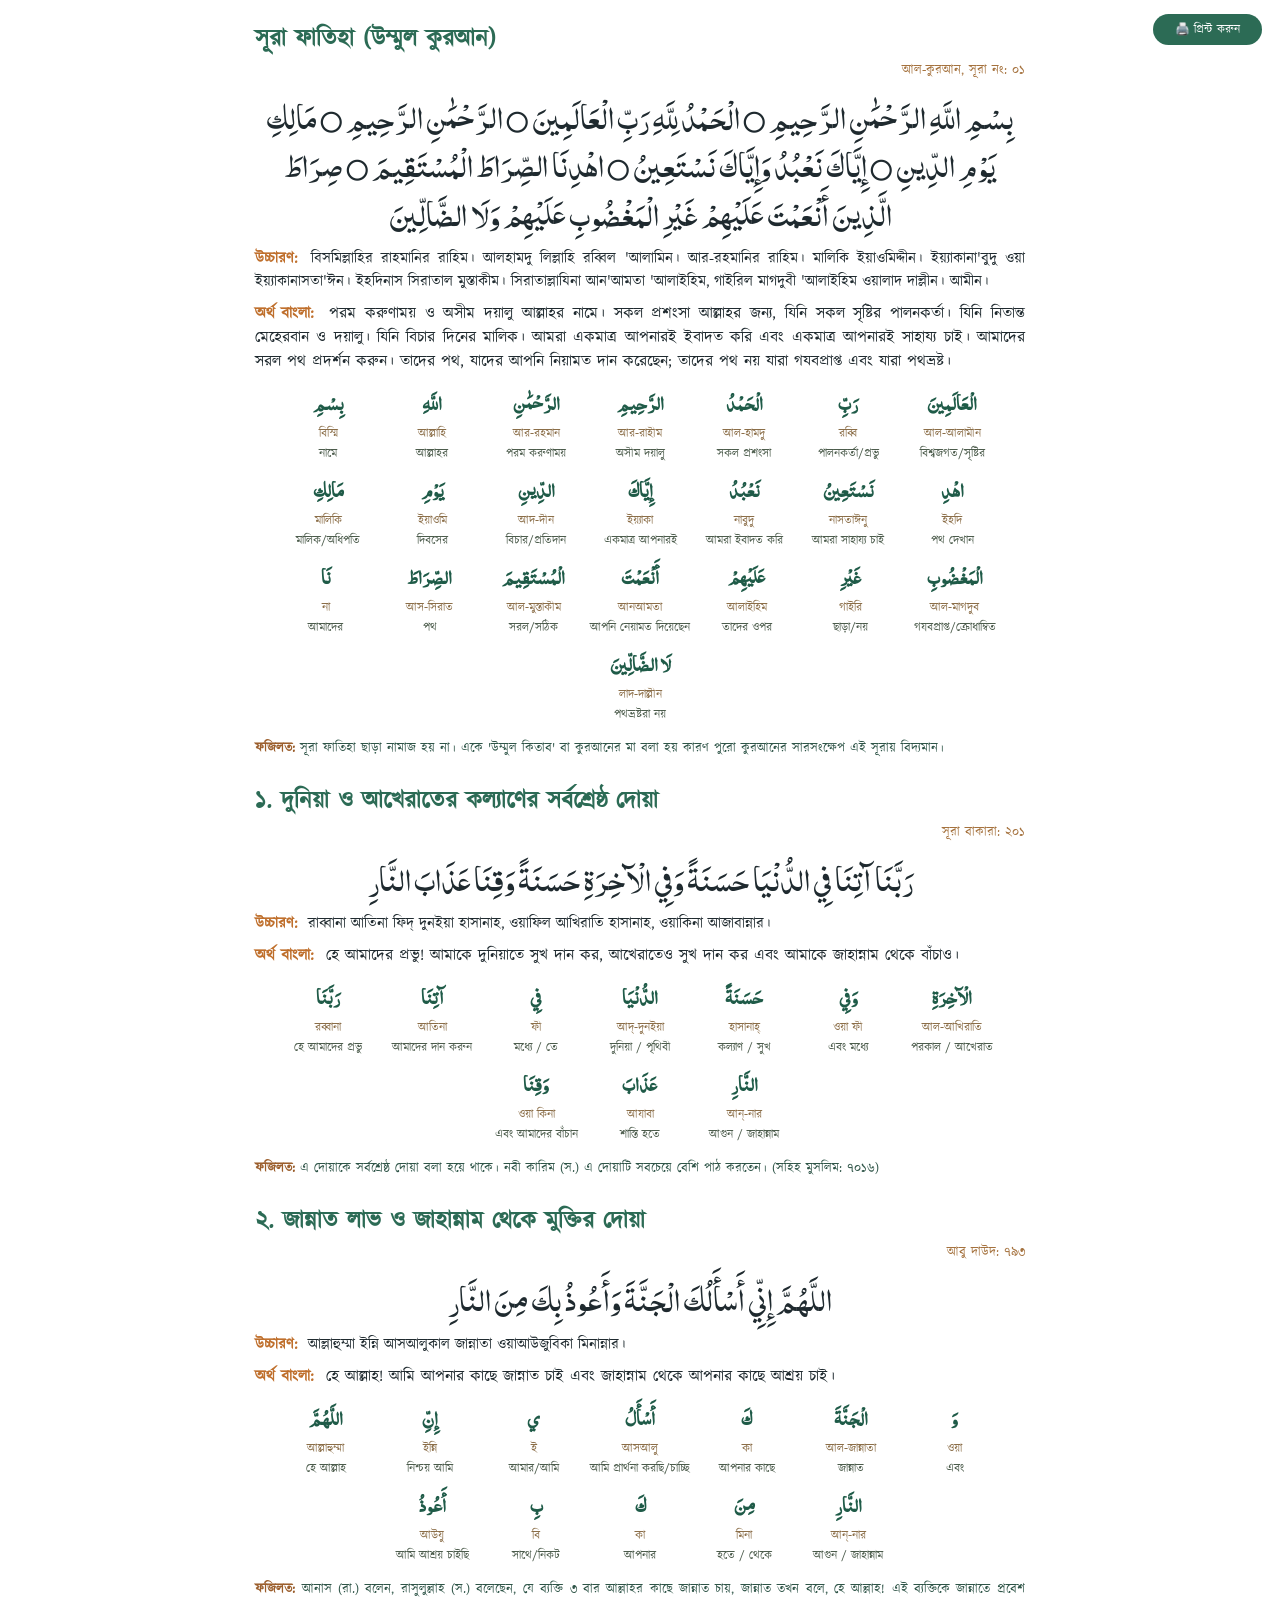
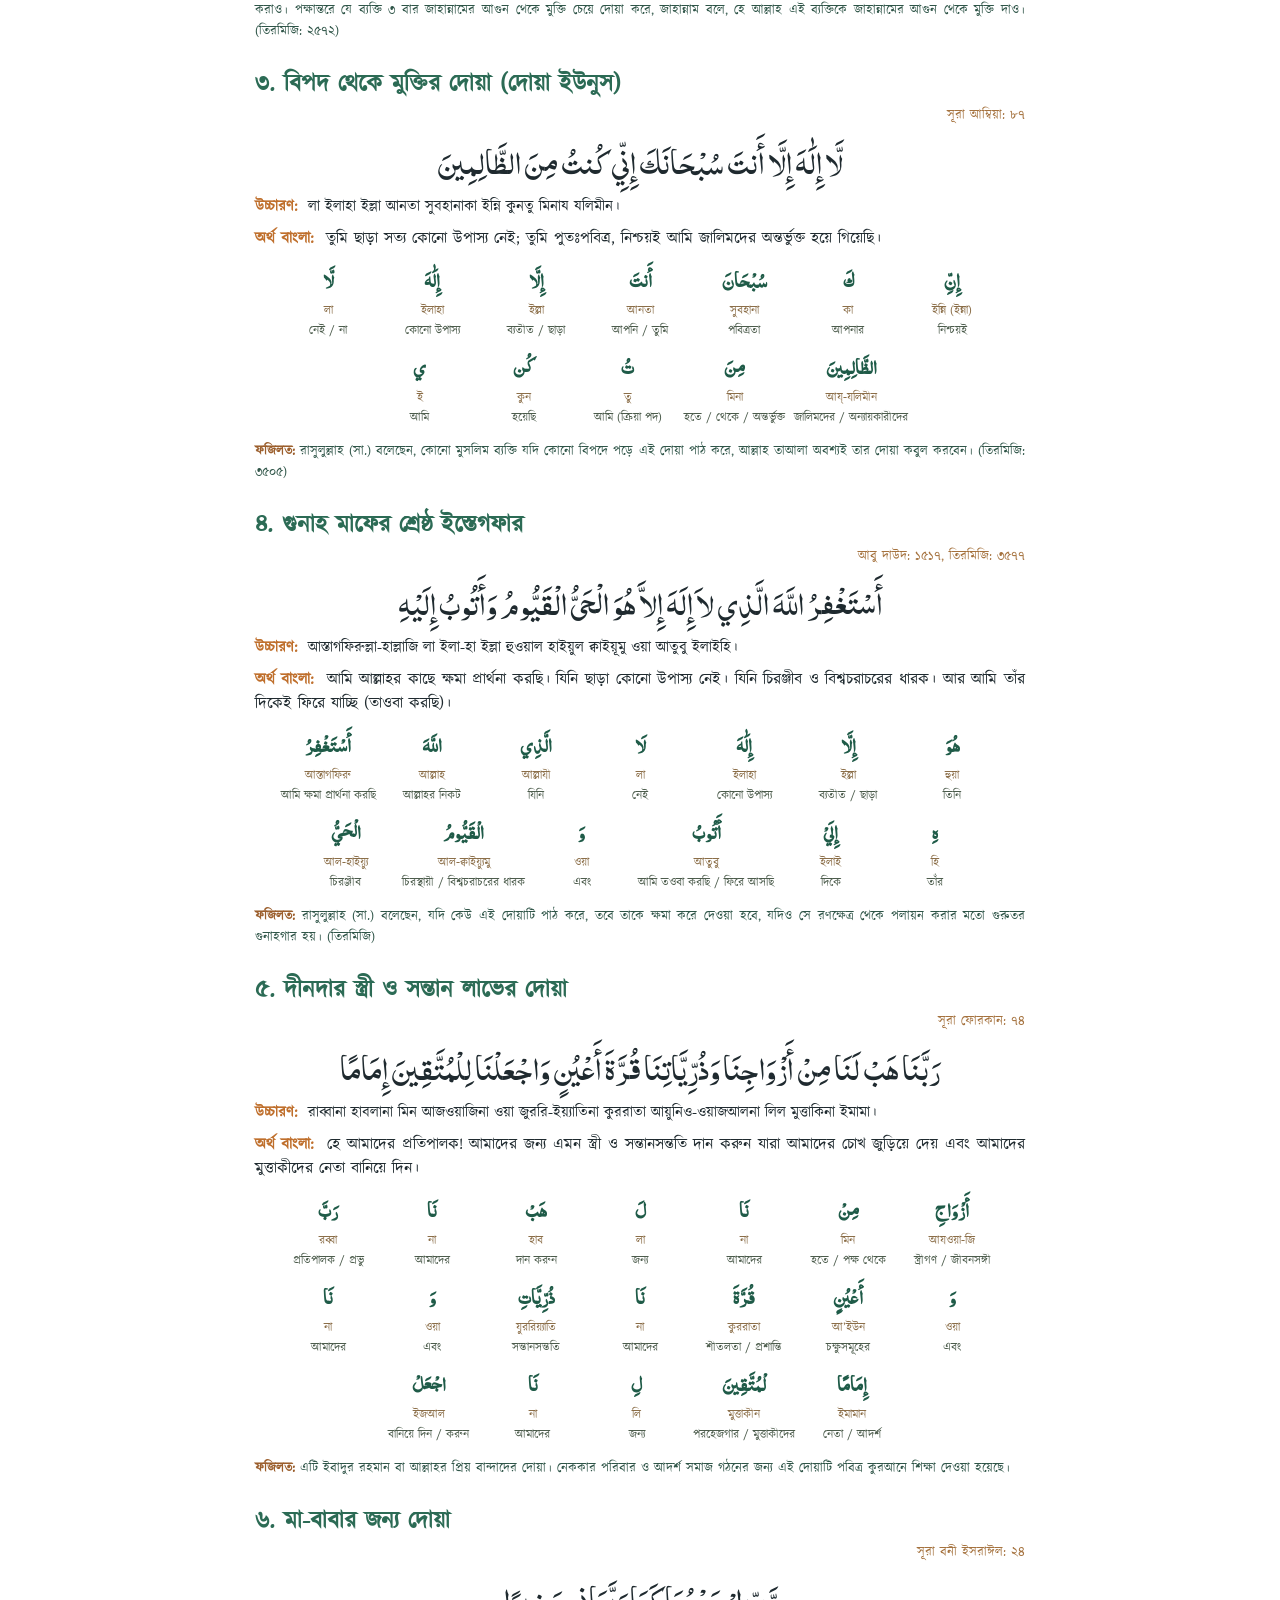
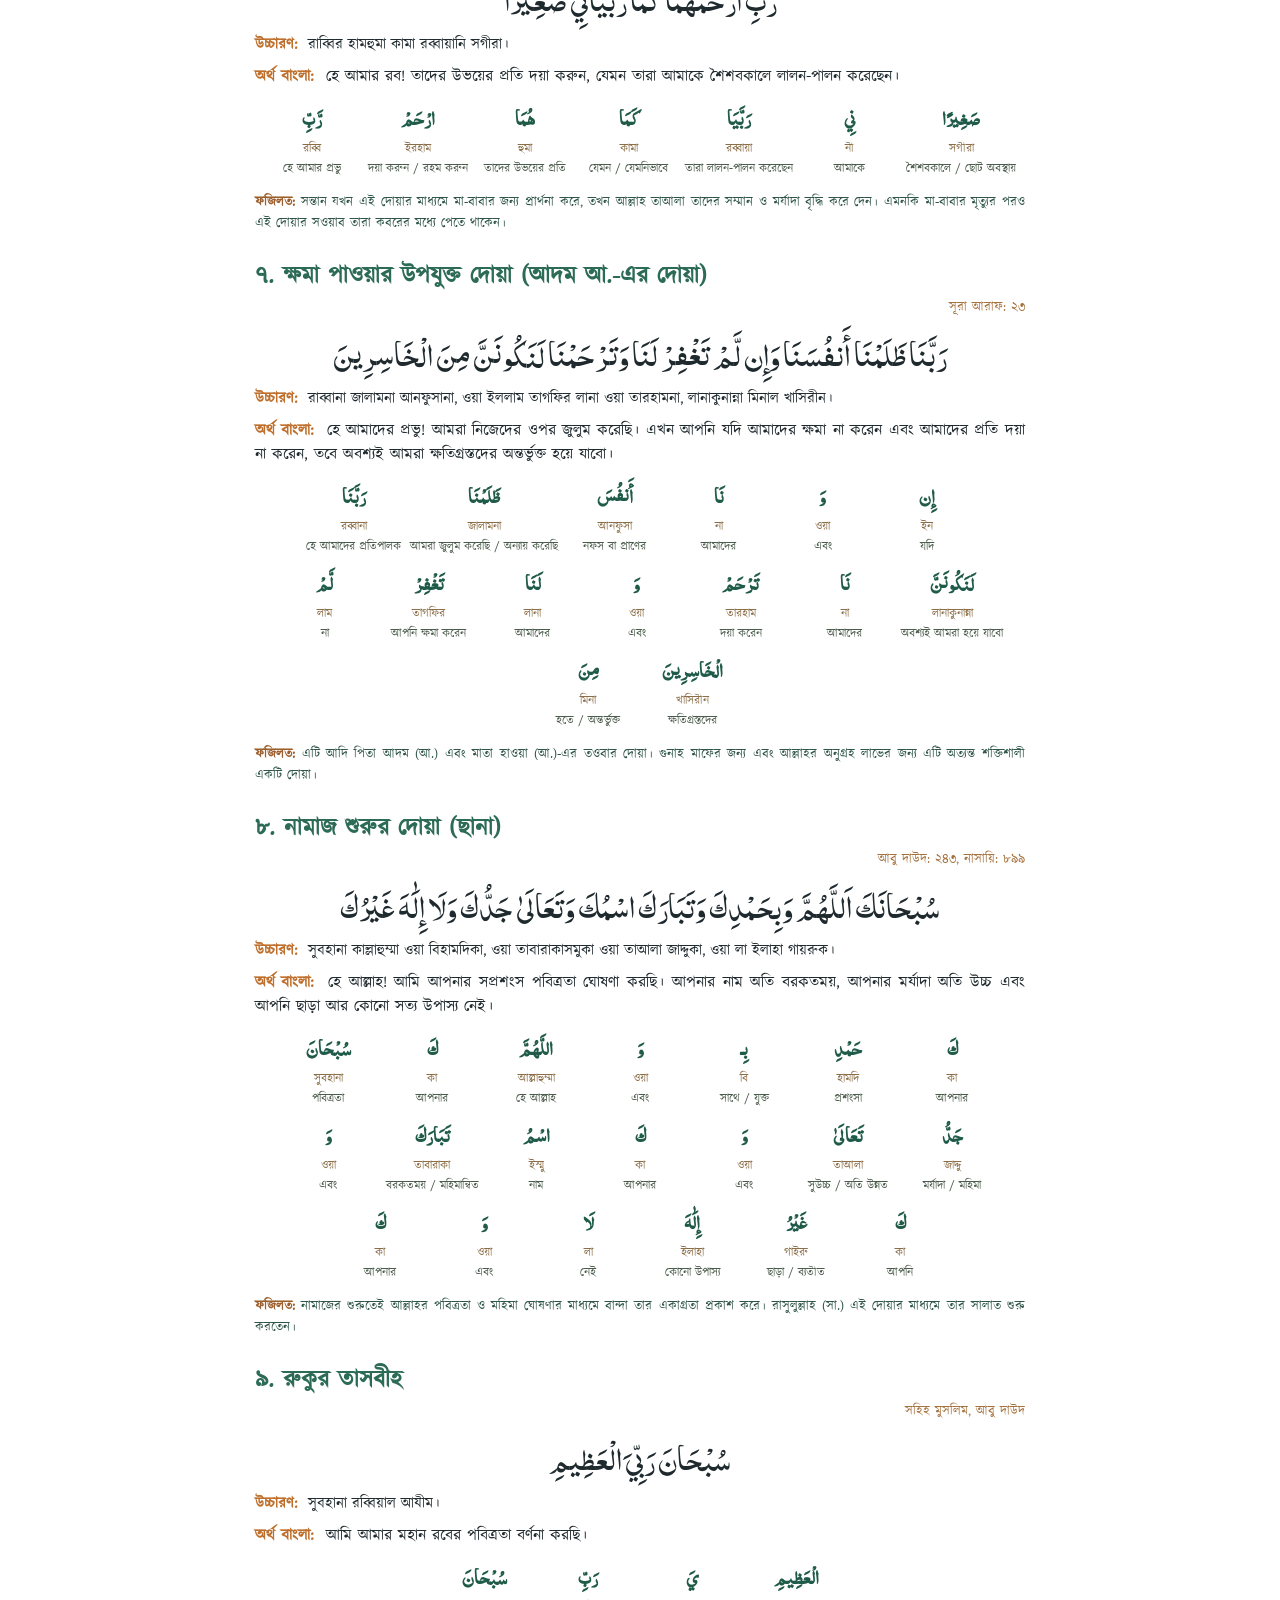
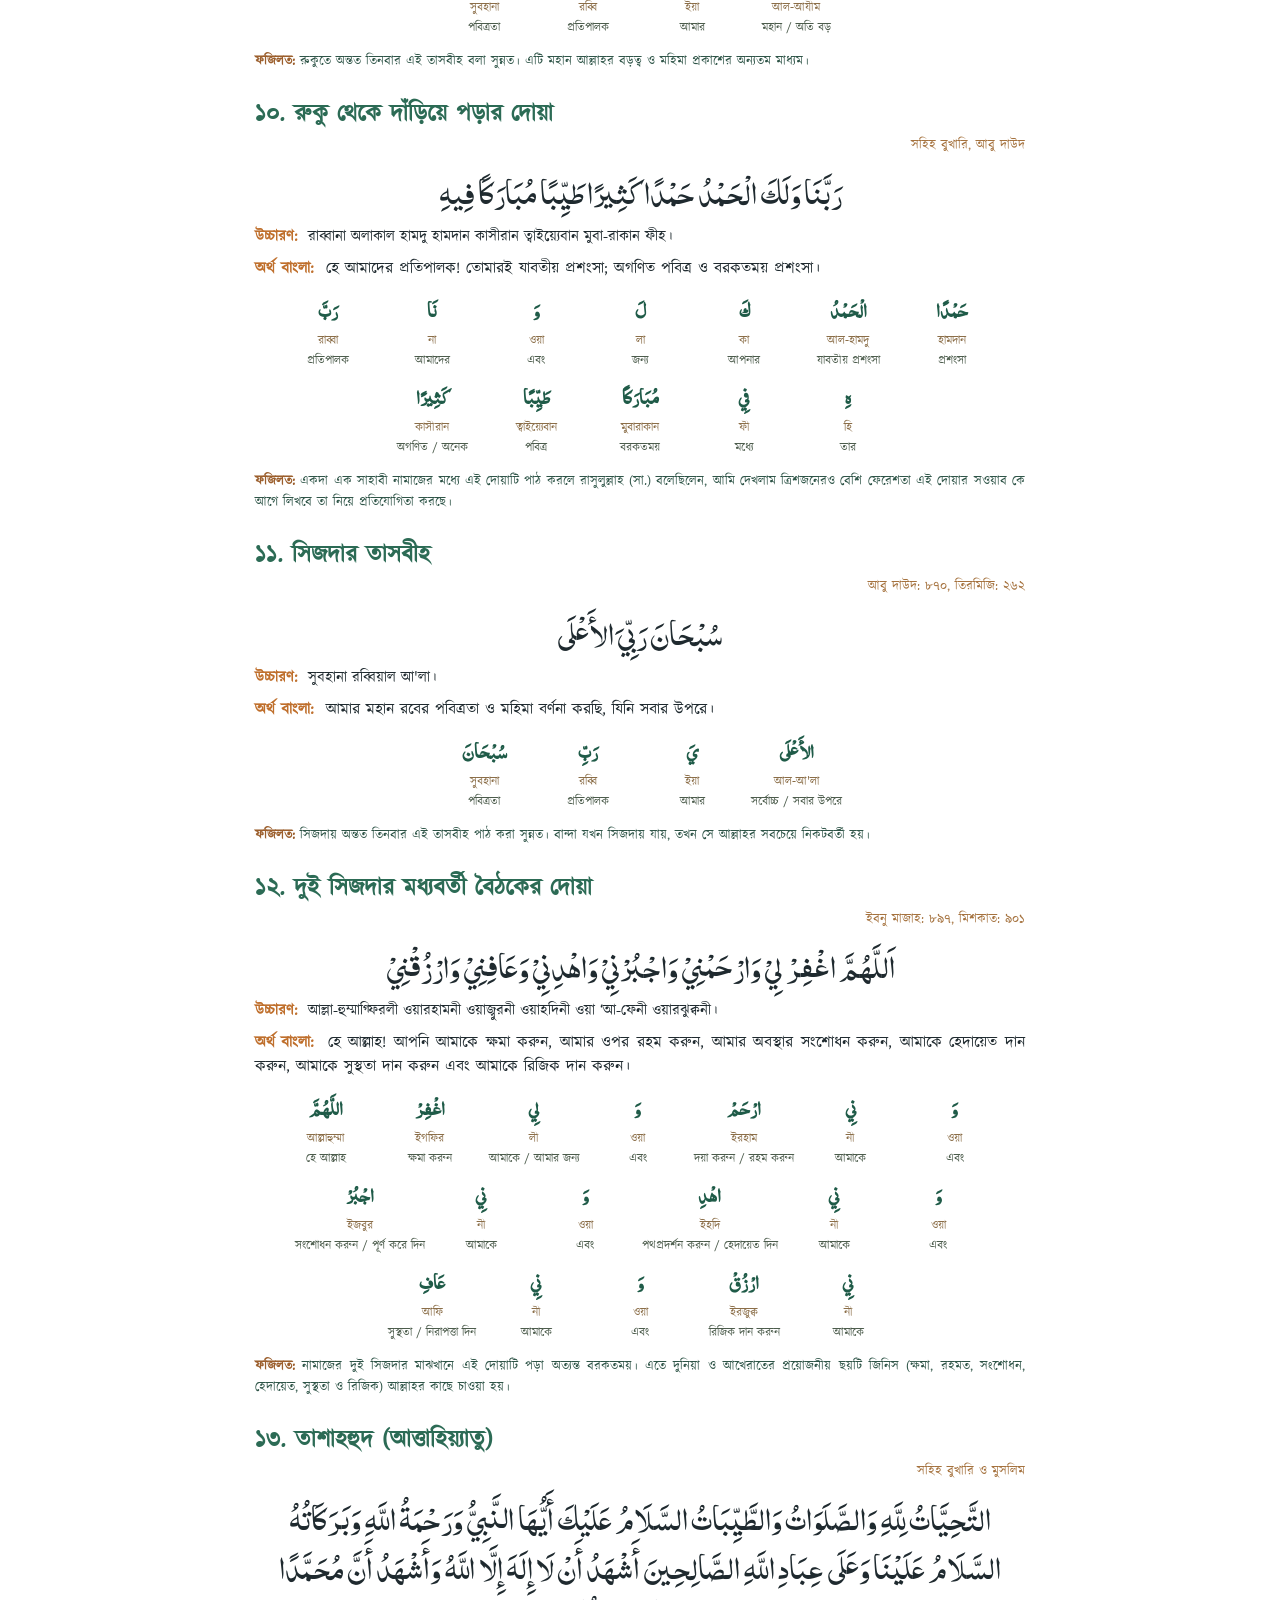
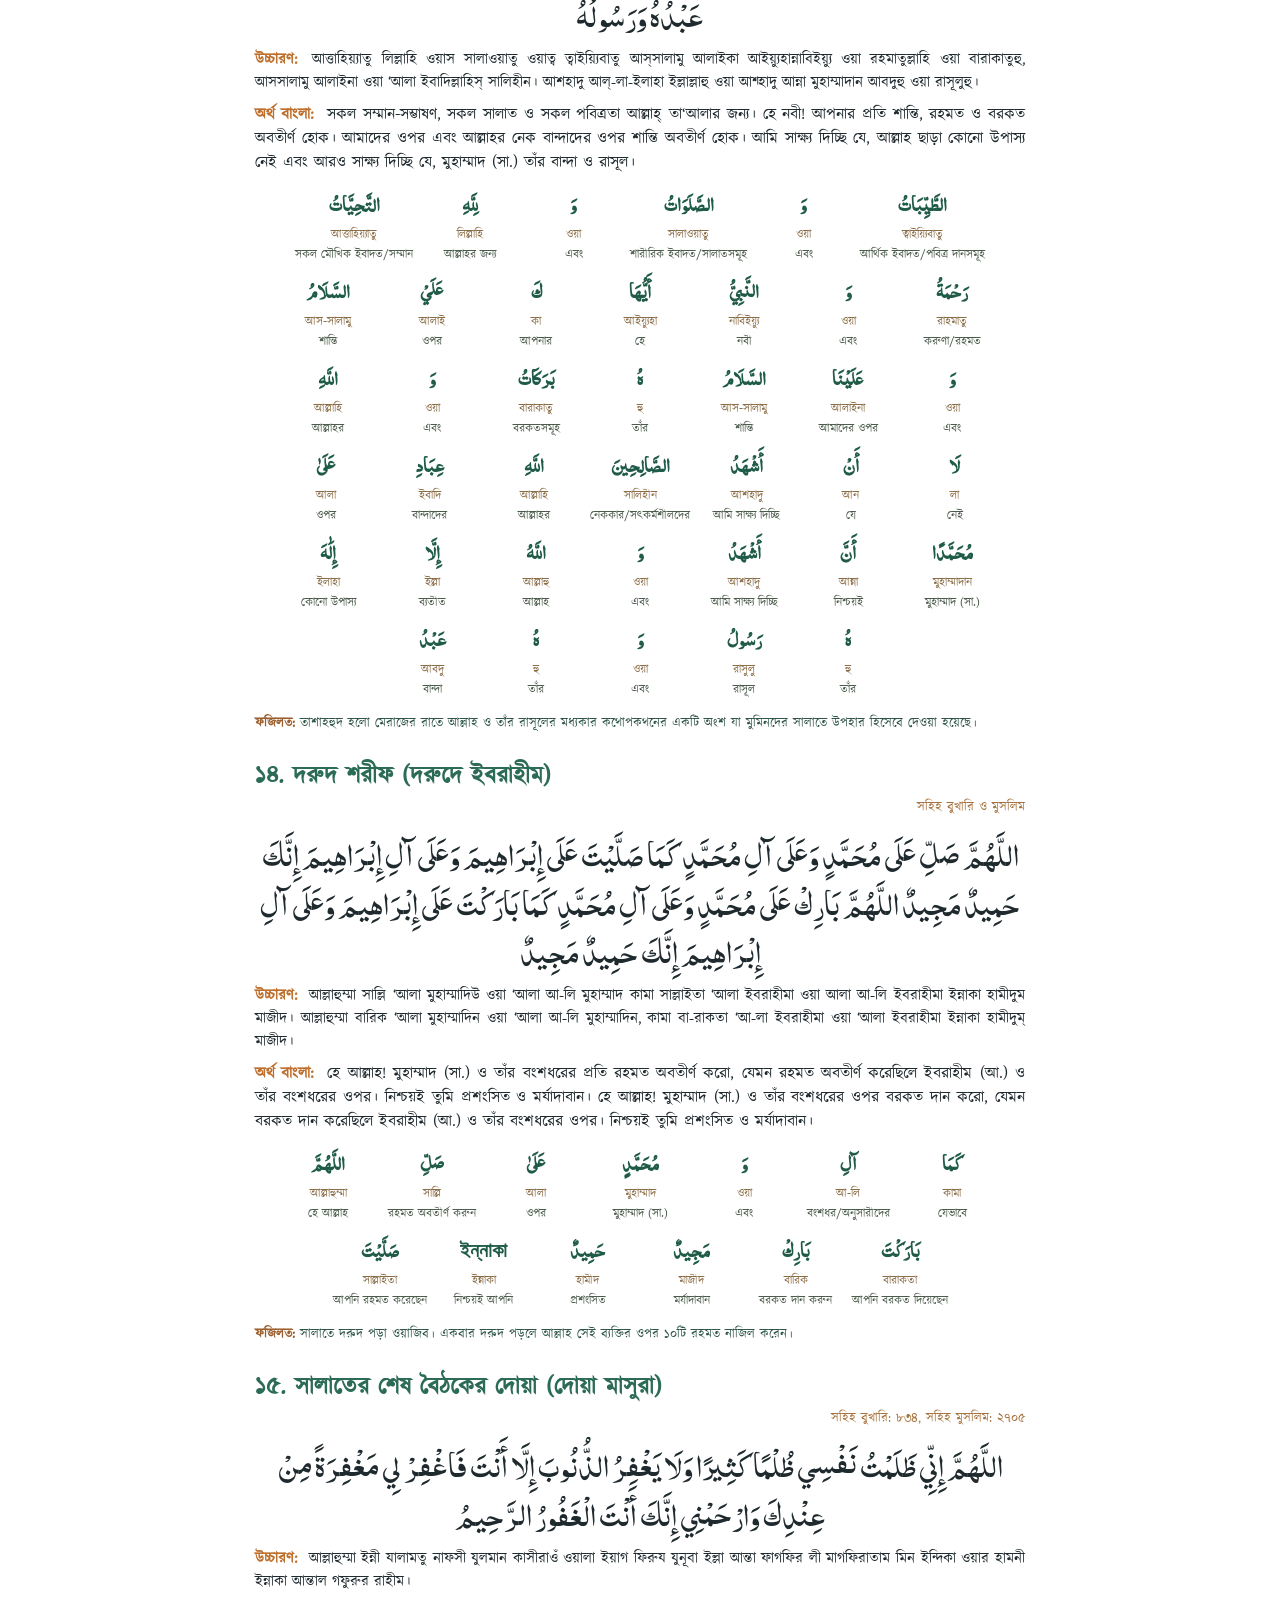
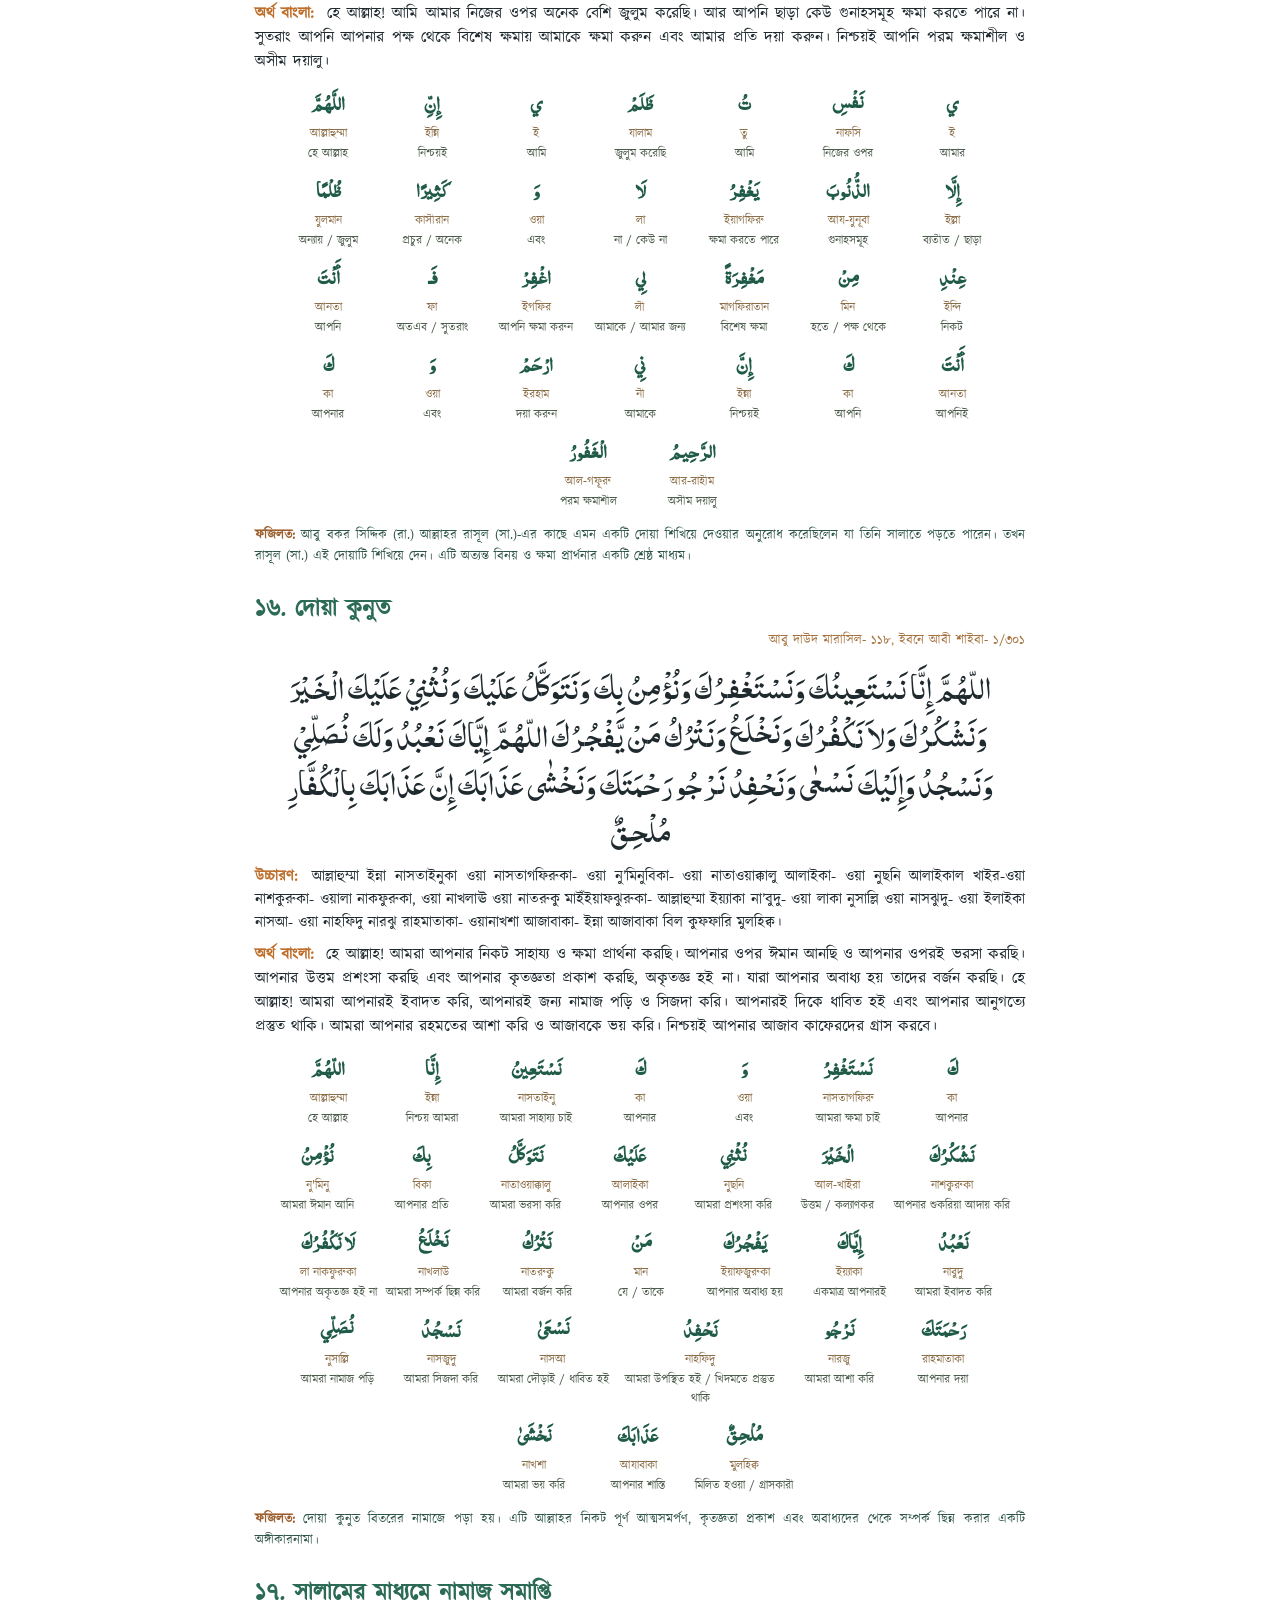
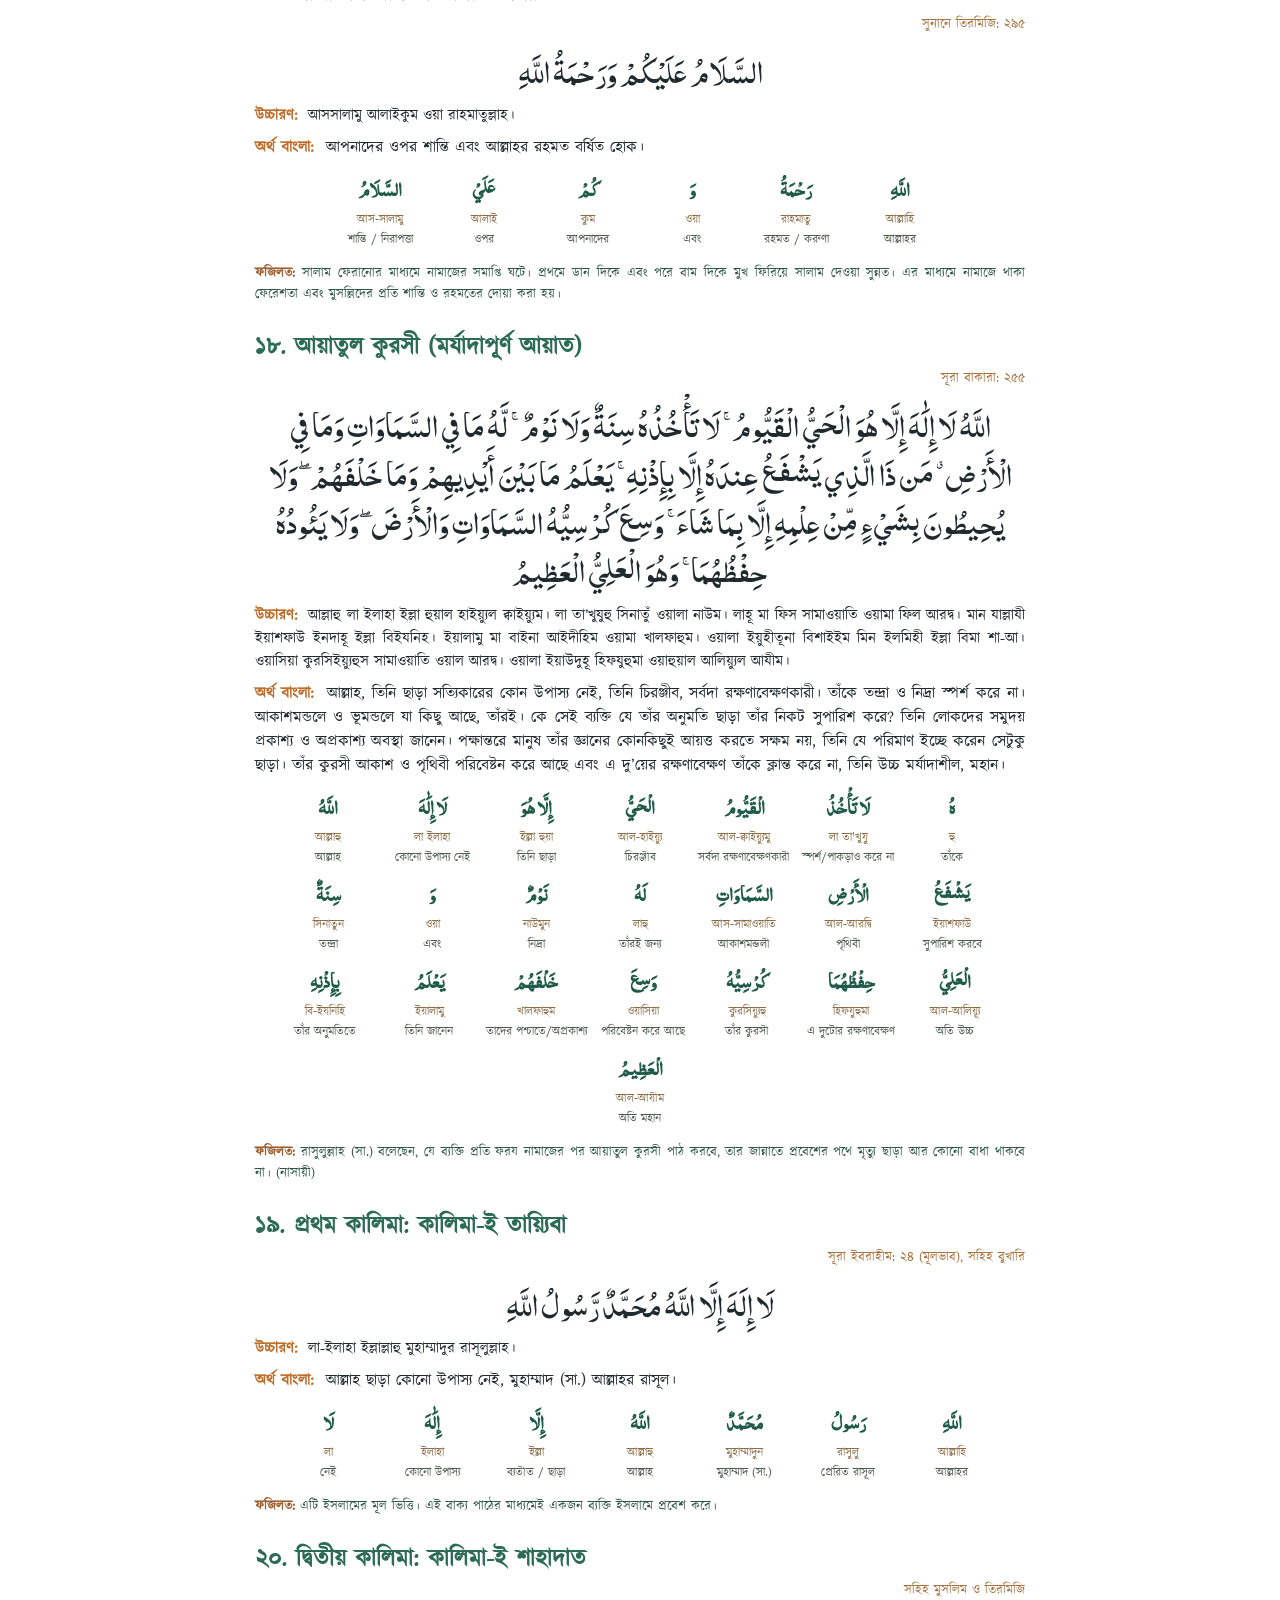
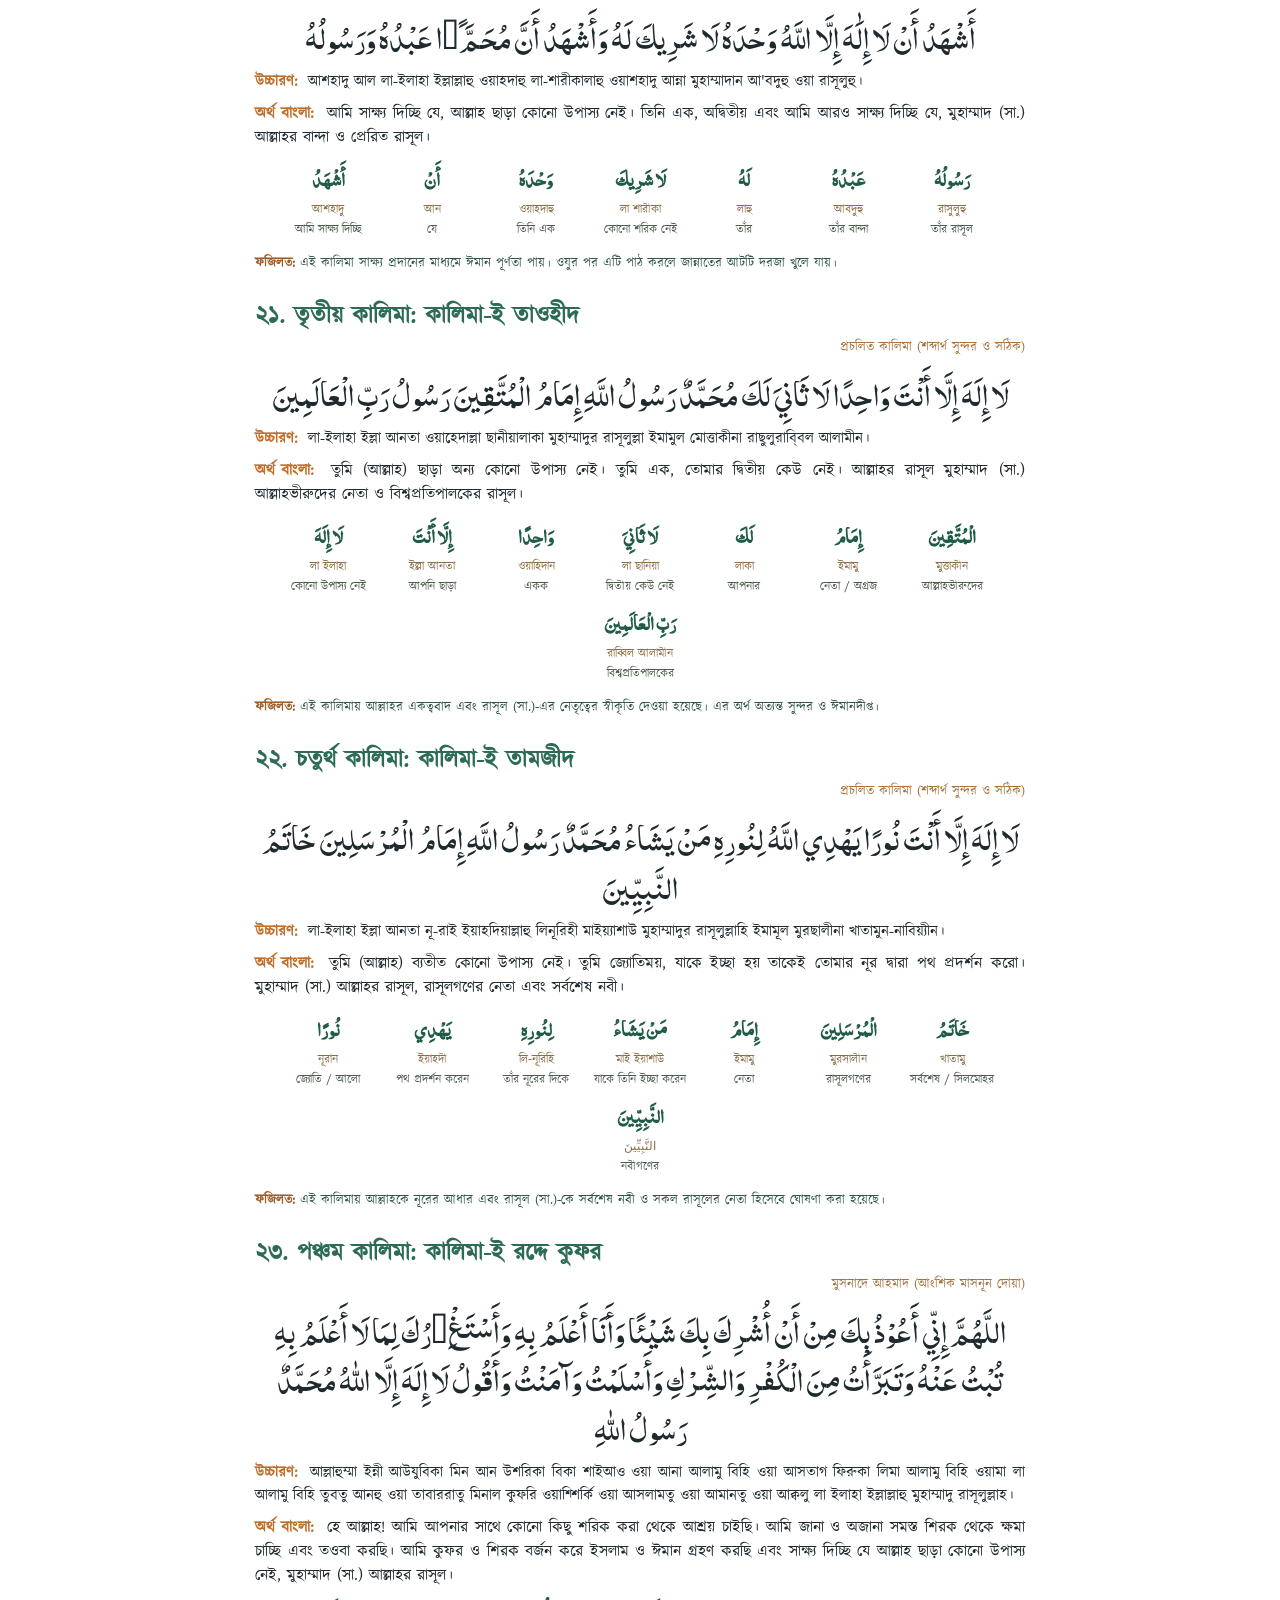
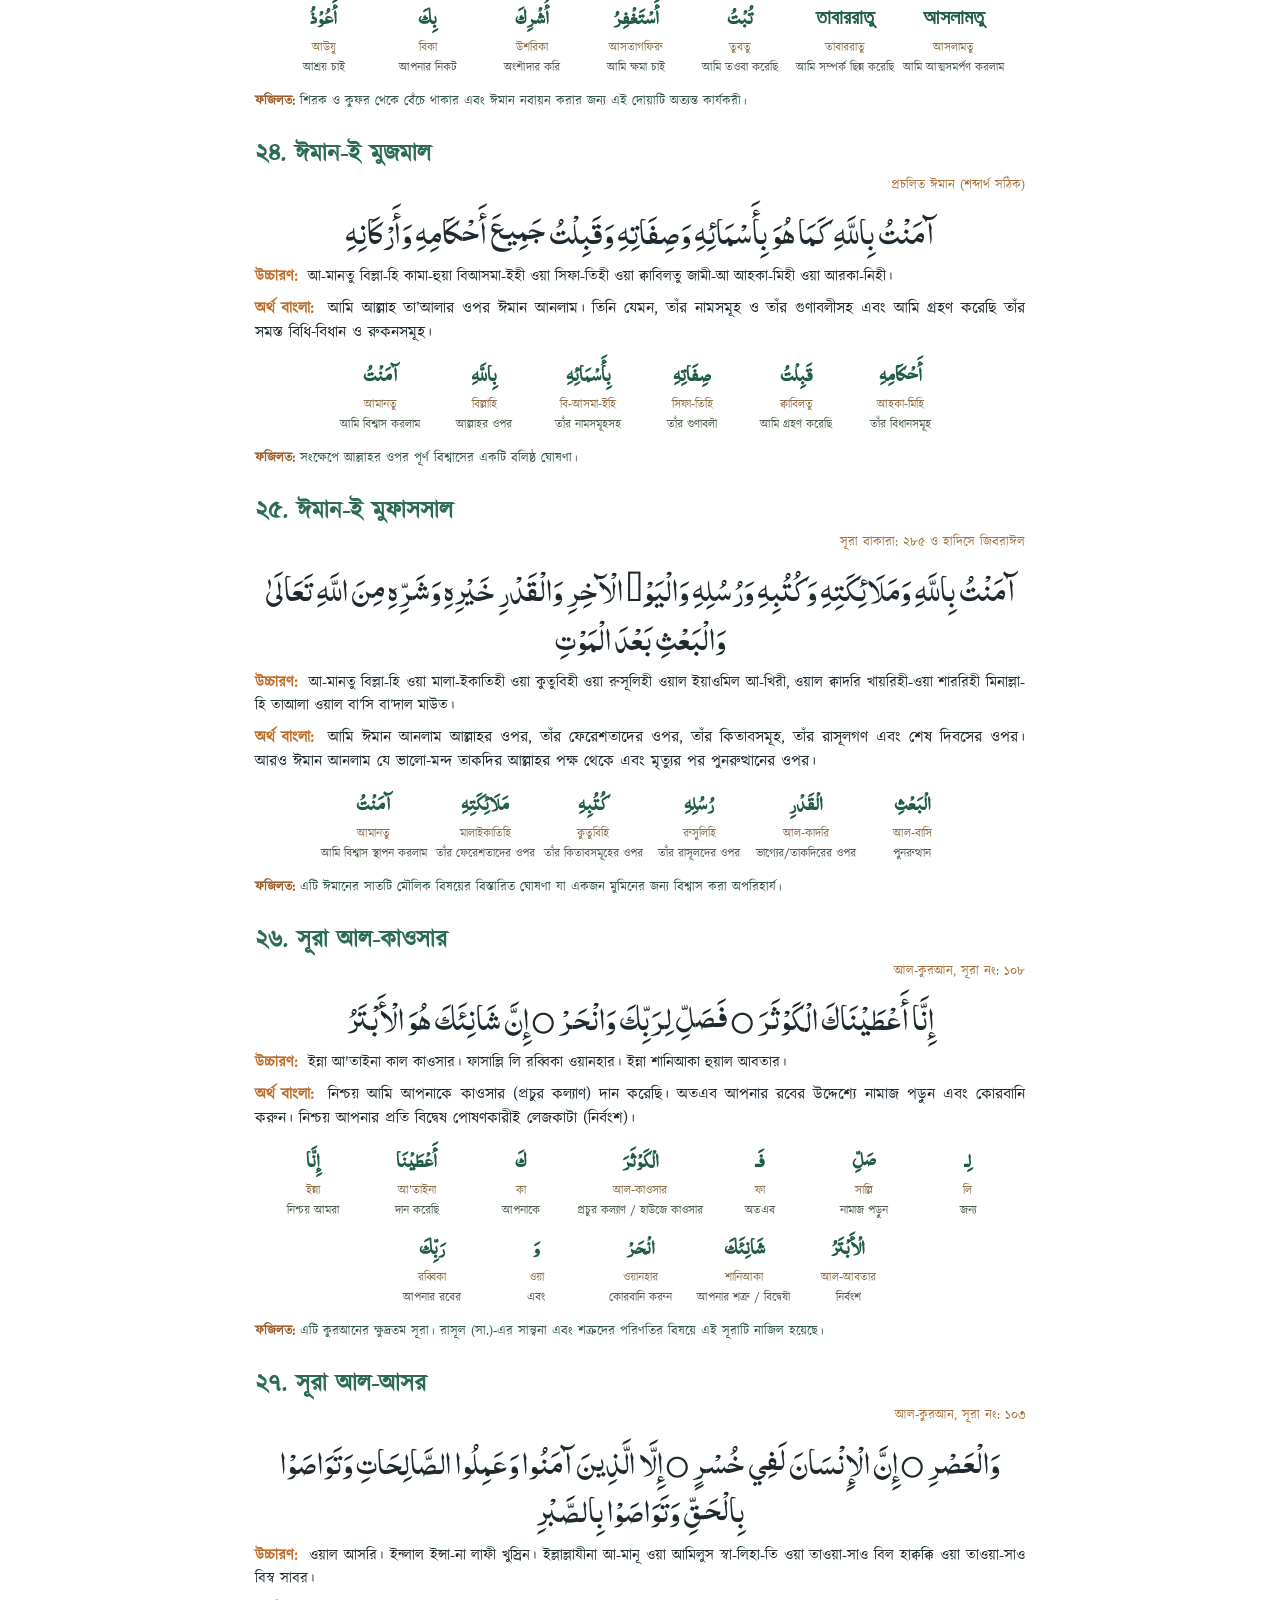
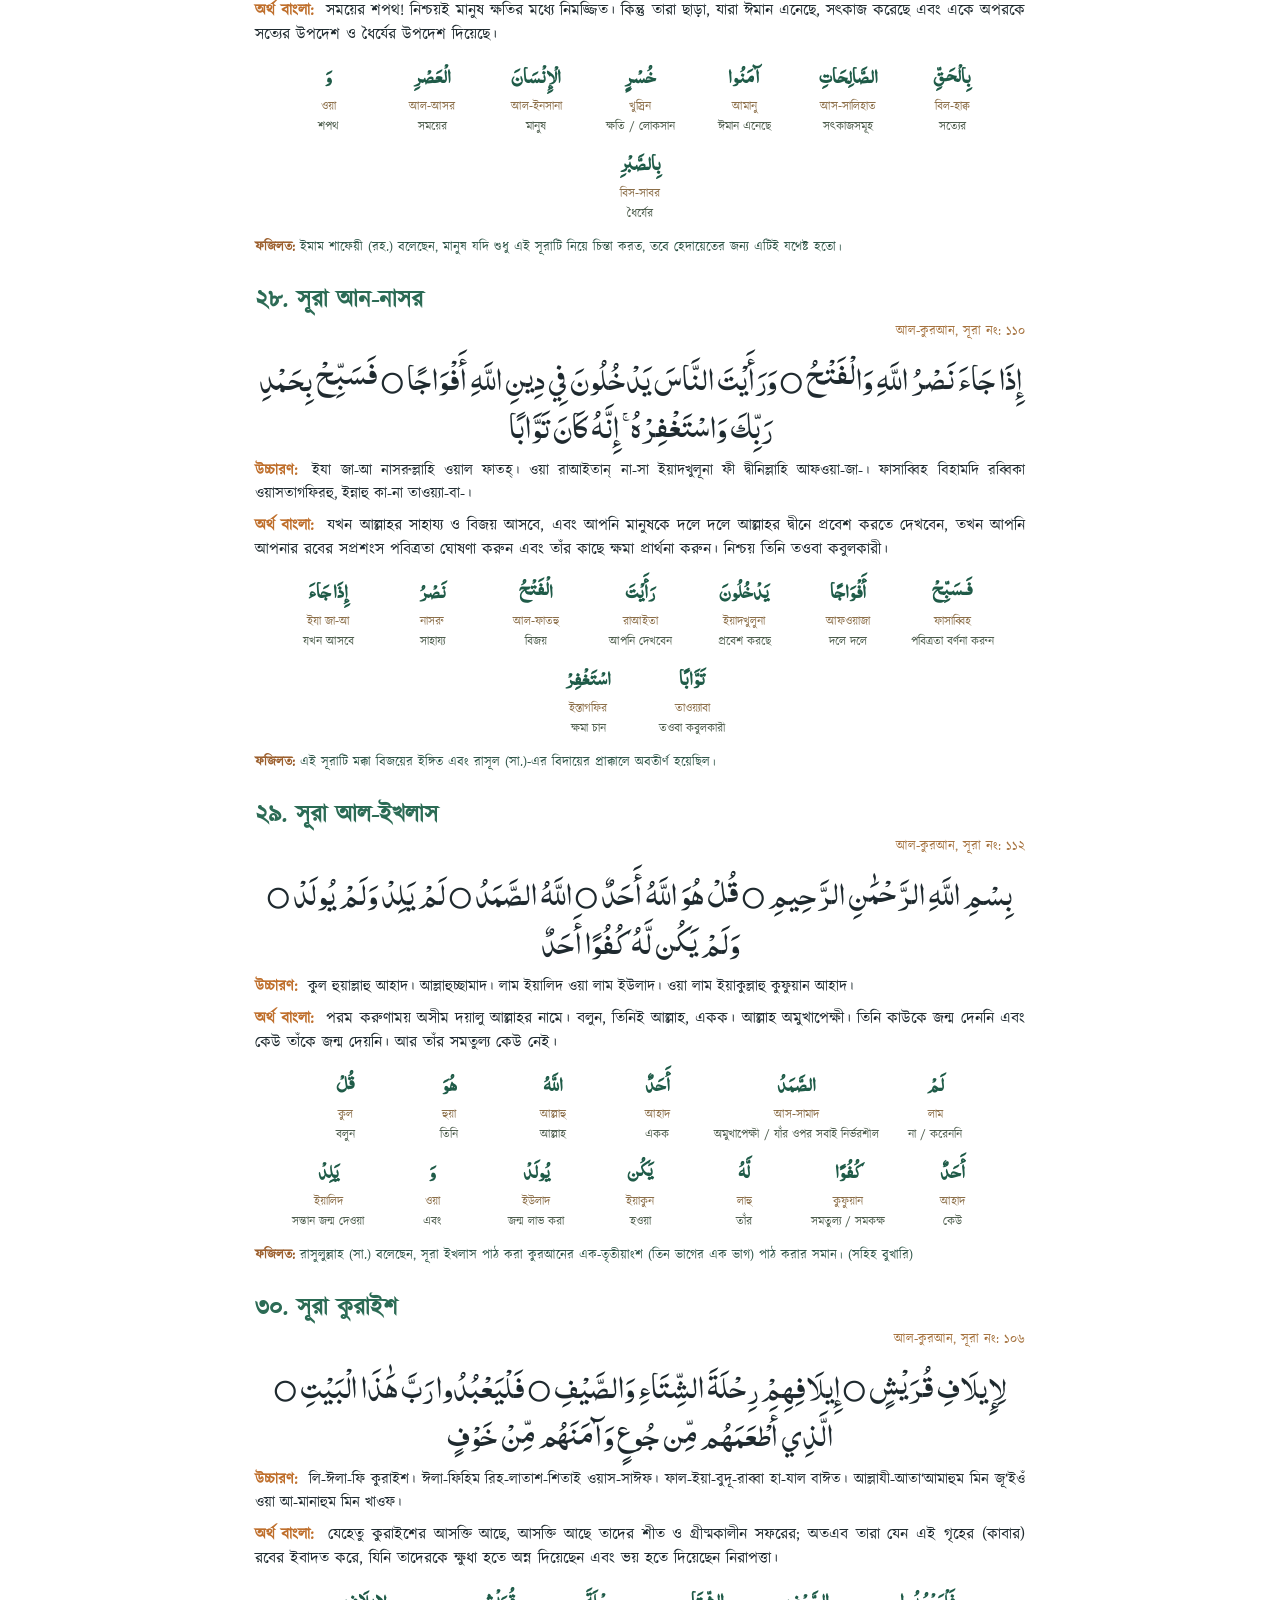
==== commit 4f1f6490: "update" ====
--- a/index.html
+++ b/index.html
@@ -1,73 +1,469 @@
 <!DOCTYPE html>
 <html lang="bn">
 <head>
-    <meta charset="UTF-8">
-    <meta name="viewport" content="width=device-width, initial-scale=1.0, viewport-fit=cover">
-    <title>Taqwa.top - গার্ডেনিং সলিউশনস</title>
-    <meta name="description" content="প্রাকৃতিক উপায়ে গাছের পরিচর্যা - জৈব সার, বালাইনাশক ও টিপস।">
-    <!-- Preconnect & Fonts -->
-    <link rel="preconnect" href="https://fonts.googleapis.com">
-    <link rel="preconnect" href="https://fonts.gstatic.com" crossorigin>
-    <link href="https://fonts.googleapis.com/css2?family=Inter:opsz,wght@300;400;500;600;700&display=swap" rel="stylesheet">
-    <link rel="stylesheet" href="https://cdnjs.cloudflare.com/ajax/libs/font-awesome/6.0.0-beta3/css/all.min.css">
-    <!-- Main CSS -->
-    <link rel="stylesheet" href="/css/style.css">
-    <link rel="icon" type="image/x-icon" href="/favicon.ico">
+<meta charset="UTF-8">
+<meta name="viewport" content="width=device-width, initial-scale=1.0">
+<title>দুআ বুকলেট | পৃষ্ঠা অপচয়হীন</title>
+
+<style>
+@font-face {
+    font-family: 'Kalpurush';
+    src: url('kalpurush.ttf') format('truetype');
+    font-display: swap;
+}
+@font-face {
+    font-family: 'ArabicFont';
+    src: url('arabic.ttf') format('truetype');
+    font-display: swap;
+}
+
+@counter-style bengali {
+    system: numeric;
+    symbols: '০' '১' '২' '৩' '৪' '৫' '৬' '৭' '৮' '৯';
+}
+
+* {
+    margin: 0;
+    padding: 0;
+    box-sizing: border-box;
+}
+
+body {
+    background: white;
+    font-family: 'Kalpurush', 'Segoe UI', 'Noto Sans Bengali', serif;
+    color: #1f2a2f;
+    padding: 12px 8px;
+}
+
+.page-wrapper {
+    max-width: 210mm;
+    margin: 0 auto;
+    background: white;
+}
+
+/* বর্ডার সম্পূর্ণ বাদ */
+.dua-block {
+    background: white;
+    border: none;
+    border-radius: 0;
+    margin-bottom: 8px;
+    overflow: visible;
+}
+
+.dua-header {
+    padding: 8px 12px 4px;
+    border-bottom: none;
+}
+
+.dua-title {
+    font-size: 18pt;
+    font-weight: 800;
+    color: #2c6b55;
+    text-align: left;
+}
+
+.source-line {
+    font-size: 9.5pt;
+    color: #a5723e;
+    text-align: right;
+    direction: ltr;
+    margin-top: 2px;
+}
+
+.arabic-text {
+    font-family: 'ArabicFont', 'Scheherazade', serif;
+    font-size: 25pt;
+    text-align: center;
+    direction: rtl;
+    padding: 8px 12px 5px;
+    line-height: 1.45;
+}
+
+.text-content {
+    padding: 5px 12px 6px;
+    line-height: 1.5;
+    text-align: justify;
+}
+
+.pronunciation-line {
+    font-size: 11.5pt;
+    margin-bottom: 8px;
+    text-align: justify;
+}
+
+.meaning-line {
+    font-size: 12pt;
+    margin-top: 4px;
+    text-align: justify;
+}
+
+.label {
+    font-weight: 700;
+    color: #bf6f2c;
+    display: inline-block;
+    margin-right: 6px;
+}
+
+.word-chips-container {
+    display: flex;
+    flex-wrap: wrap;
+    justify-content: center;
+    gap: 9px;
+    padding: 5px 12px 9px;
+}
+
+.word-chip {
+    flex: 0 0 auto;
+    text-align: center;
+    min-width: 95px;
+    max-width: 165px;
+    display: inline-flex;
+    flex-direction: column;
+    align-items: center;
+}
+
+.chip-arabic {
+    font-family: 'ArabicFont', 'Scheherazade', serif;
+    font-size: 15pt;
+    font-weight: 600;
+    direction: rtl;
+    color: #1f5b48;
+    margin-bottom: 3px;
+}
+
+.chip-pronounce {
+    font-size: 9pt;
+    color: #8b6e48;
+    margin: 1px 0;
+}
+
+.chip-meaning {
+    font-size: 9pt;
+    color: #4c5c4c;
+}
+
+.no-word-msg {
+    font-size: 9.5pt;
+    color: #968c71;
+    text-align: center;
+    width: 100%;
+}
+
+/* ফজিলত লাইনের উপরের বর্ডার বাদ */
+.merit {
+    padding: 5px 12px 7px;
+    font-size: 10pt;
+    color: #2f5548;
+    border-top: none;
+    text-align: justify;
+}
+
+.merit b {
+    color: #9b5e2c;
+    font-size: 10pt;
+}
+
+.no-print {
+    position: fixed;
+    top: 14px;
+    right: 18px;
+    z-index: 1000;
+}
+
+.btn {
+    background: #2c6b55;
+    color: white;
+    font-family: 'Kalpurush', sans-serif;
+    padding: 6px 22px;
+    font-size: 12px;
+    border: none;
+    border-radius: 30px;
+    cursor: pointer;
+}
+
+.btn:hover {
+    background: #1f4f3e;
+}
+
+.loading-placeholder {
+    text-align: center;
+    padding: 40px;
+    font-size: 13pt;
+    color: #6a7c6e;
+}
+
+/* প্রিন্ট সেটআপ */
+@media print {
+
+    @page {
+        size: A4 portrait;
+        margin: 10mm 8mm 14mm 8mm;
+
+        @bottom-center {
+            content: counter(page, bengali);
+            font-family: 'Kalpurush', sans-serif;
+            font-size: 11pt;
+            color: #2c5e4c;
+        }
+    }
+
+    body {
+        padding: 0;
+        margin: 0;
+        background: white;
+    }
+
+    .no-print {
+        display: none !important;
+    }
+
+    .page-wrapper {
+        width: 100%;
+        margin: 0;
+        padding: 0;
+    }
+
+    /* প্রিন্টেও কোন বর্ডার থাকবে না */
+    .dua-block {
+        margin-bottom: 5px;
+        border: none !important;
+        border-radius: 0;
+        overflow: visible;
+        page-break-inside: auto !important;
+        break-inside: auto !important;
+    }
+
+    .dua-header {
+        padding: 5px 10px 3px;
+        border-bottom: none !important;
+        break-inside: avoid;
+        page-break-inside: avoid;
+    }
+
+    .dua-title {
+        font-size: 18pt !important;
+    }
+
+    .source-line {
+        font-size: 10pt !important;
+    }
+
+    .arabic-text {
+        font-size: 26pt !important;
+        line-height: 1.45;
+        padding: 6px 10px 4px;
+        break-inside: avoid;
+        page-break-inside: avoid;
+    }
+
+    .text-content {
+        padding: 4px 10px 5px;
+    }
+
+    .pronunciation-line {
+        font-size: 13pt !important;
+        margin-bottom: 6px !important;
+    }
+
+    .meaning-line {
+        font-size: 14pt !important;
+    }
+
+    .word-chips-container {
+        gap: 8px;
+        padding: 4px 10px 6px;
+        break-inside: auto;
+        page-break-inside: auto;
+    }
+
+    .word-chip {
+        min-width: 115px;
+        max-width: 190px;
+        break-inside: avoid;
+        page-break-inside: avoid;
+    }
+
+    .chip-arabic {
+        font-size: 17pt !important;
+    }
+
+    .chip-pronounce,
+    .chip-meaning {
+        font-size: 10pt !important;
+    }
+
+    .merit {
+        border-top: none !important;
+        font-size: 12pt !important;
+        padding: 4px 10px 6px;
+    }
+
+    .merit b {
+        font-size: 12pt !important;
+    }
+}
+</style>
 </head>
+
 <body>
-    <div class="app-container">
-        <header class="premium-header">
-            <div class="header-inner">
-                <a href="/" class="logo premium-logo">🌿 Taqwa.top</a>
-                <button id="themeToggle" class="theme-btn-glass" aria-label="থিম টগল"><i class="fas fa-moon"></i></button>
-            </div>
-        </header>
-
-        <main>
-            <section class="hero-premium">
-                <h1>জৈব সমাধান <span class="gradient-text">আপনার বাগানের জন্য</span></h1>
-                <p>কলার খোসা থেকে নিম তেল – ঘরেই তৈরি করুন শক্তিশালী জৈব সার ও বালাইনাশক</p>
-                <div class="search-premium">
-                    <i class="fas fa-search search-icon"></i>
-                    <input type="text" id="searchInput" placeholder="সার্চ করুন (টাইটেল বা বিবরণে)" class="search-input-premium">
-                    <button id="clearSearch" class="clear-premium"><i class="fas fa-times"></i></button>
+
+<div class="no-print">
+    <button class="btn" onclick="window.print()">🖨️ প্রিন্ট করুন</button>
+</div>
+
+<div class="page-wrapper" id="main-content">
+    <div class="loading-placeholder">দুআ সংগ্রহ লোড হচ্ছে...</div>
+</div>
+
+<script>
+(function() {
+
+    const container = document.getElementById('main-content');
+
+    function toBengaliNumber(num) {
+        if (num === undefined || num === null) return '';
+        const en = '0123456789';
+        const bn = '০১২৩৪৫৬৭৮৯';
+        return num.toString().replace(/[0-9]/g, d => bn[en.indexOf(d)]);
+    }
+
+    function escapeHtml(str) {
+        if (!str) return '';
+        return str.toString().replace(/[&<>"]/g, function(m) {
+            if (m === '&') return '&amp;';
+            if (m === '<') return '&lt;';
+            if (m === '>') return '&gt;';
+            if (m === '"') return '&quot;';
+            return m;
+        });
+    }
+
+    fetch('data.json')
+        .then(res => {
+            if (!res.ok) throw new Error(`HTTP ${res.status}`);
+            return res.json();
+        })
+        .then(data => {
+
+            container.innerHTML = '';
+
+            if (!data || !data.length) {
+                container.innerHTML = '<div style="padding:20px;text-align:center;">ডাটা নেই। data.json ফাইল চেক করুন।</div>';
+                return;
+            }
+
+            data.forEach(dua => {
+
+                let wordChipsHtml = '';
+
+                if (Array.isArray(dua.word_by_word) && dua.word_by_word.length > 0) {
+
+                    wordChipsHtml = `
+                        <div class="word-chips-container">
+                            ${dua.word_by_word.map(w => `
+                                <div class="word-chip">
+                                    <div class="chip-arabic">${escapeHtml(w.arabic || '—')}</div>
+
+                                    ${w.pronunciation ? `
+                                        <div class="chip-pronounce">
+                                            ${escapeHtml(w.pronunciation)}
+                                        </div>
+                                    ` : ''}
+
+                                    ${w.meaning ? `
+                                        <div class="chip-meaning">
+                                            ${escapeHtml(w.meaning)}
+                                        </div>
+                                    ` : ''}
+                                </div>
+                            `).join('')}
+                        </div>
+                    `;
+
+                } else {
+
+                    wordChipsHtml = `
+                        <div class="word-chips-container">
+                            <div class="no-word-msg">
+                                শব্দভিত্তিক বিশ্লেষণ নেই
+                            </div>
+                        </div>
+                    `;
+                }
+
+                const duaId = dua.dua_id
+                    ? toBengaliNumber(dua.dua_id) + '. '
+                    : '';
+
+                const block = document.createElement('div');
+                block.className = 'dua-block';
+
+                block.innerHTML = `
+                    <div class="dua-header">
+                        <div class="dua-title">
+                            ${escapeHtml(duaId + (dua.dua_name || 'দোয়া'))}
+                        </div>
+
+                        <div class="source-line">
+                            ${escapeHtml(dua.source || 'উৎস')}
+                        </div>
+                    </div>
+
+                    <div class="arabic-text">
+                        ${escapeHtml(dua.arabic_full || '')}
+                    </div>
+
+                    <div class="text-content">
+
+                        <div class="pronunciation-line">
+                            <span class="label">উচ্চারণ:</span>
+                            ${escapeHtml(dua.pronunciation || '—')}
+                        </div>
+
+                        <div class="meaning-line">
+                            <span class="label">অর্থ বাংলা:</span>
+                            ${escapeHtml(dua.bangla_translation || 'অনুবাদ নেই')}
+                        </div>
+
+                    </div>
+
+                    ${wordChipsHtml}
+
+                    <div class="merit">
+                        <b>ফজিলত:</b>
+                        ${escapeHtml(dua.merit || 'ফজিলত উল্লেখ নেই')}
+                    </div>
+                `;
+
+                container.appendChild(block);
+            });
+
+        })
+        .catch(error => {
+
+            console.error(error);
+
+            container.innerHTML = `
+                <div style="
+                    padding:24px;
+                    text-align:center;
+                    background:white;
+                ">
+                    <h3 style="color:#aa5e2b;">
+                        data.json লোড করতে ব্যর্থ
+                    </h3>
+
+                    <p style="margin-top:8px;">
+                        একই ফোল্ডারে
+                        <strong>data.json</strong>
+                        ফাইল রাখুন।
+                    </p>
                 </div>
-            </section>
-
-            <div id="cardsGrid" class="cards-grid-premium"></div>
-            <div id="messageArea" class="message-premium"></div>
-        </main>
-
-        <footer class="premium-footer">
-            <div class="footer-grid">
-                <div class="footer-brand">
-                    <div class="footer-logo">🌿 Taqwa.top</div>
-                    <p>প্রাকৃতিক কৃষি ও বাগানচর্চায় বিশ্বাসী</p>
-                </div>
-                <div class="footer-links">
-                    <a href="#">গোপনীয়তা নীতি</a>
-                    <a href="#">শর্তাবলী</a>
-                    <a href="#">যোগাযোগ</a>
-                </div>
-                <div class="footer-contact">
-                    <p><i class="fas fa-map-marker-alt"></i> মেহেরপুর হোটেল বাজার, মেহেরপুর</p>
-                    <p><i class="fas fa-envelope"></i> sdnrubel@gmail.com</p>
-                </div>
-                <div class="footer-social">
-                    <a href="#"><i class="fab fa-facebook-f"></i></a>
-                    <a href="#"><i class="fab fa-twitter"></i></a>
-                    <a href="#"><i class="fab fa-instagram"></i></a>
-                    <a href="#"><i class="fab fa-linkedin-in"></i></a>
-                </div>
-            </div>
-            <div class="footer-copyright">
-                <p>© 2025 Taqwa.top – সর্বস্বত্ব সংরক্ষিত</p>
-            </div>
-        </footer>
-    </div>
-
-    <script src="/js/config.js"></script>
-    <script src="/js/theme.js"></script>
-    <script src="/js/index.js"></script>
+            `;
+        });
+
+})();
+</script>
+
 </body>
 </html>
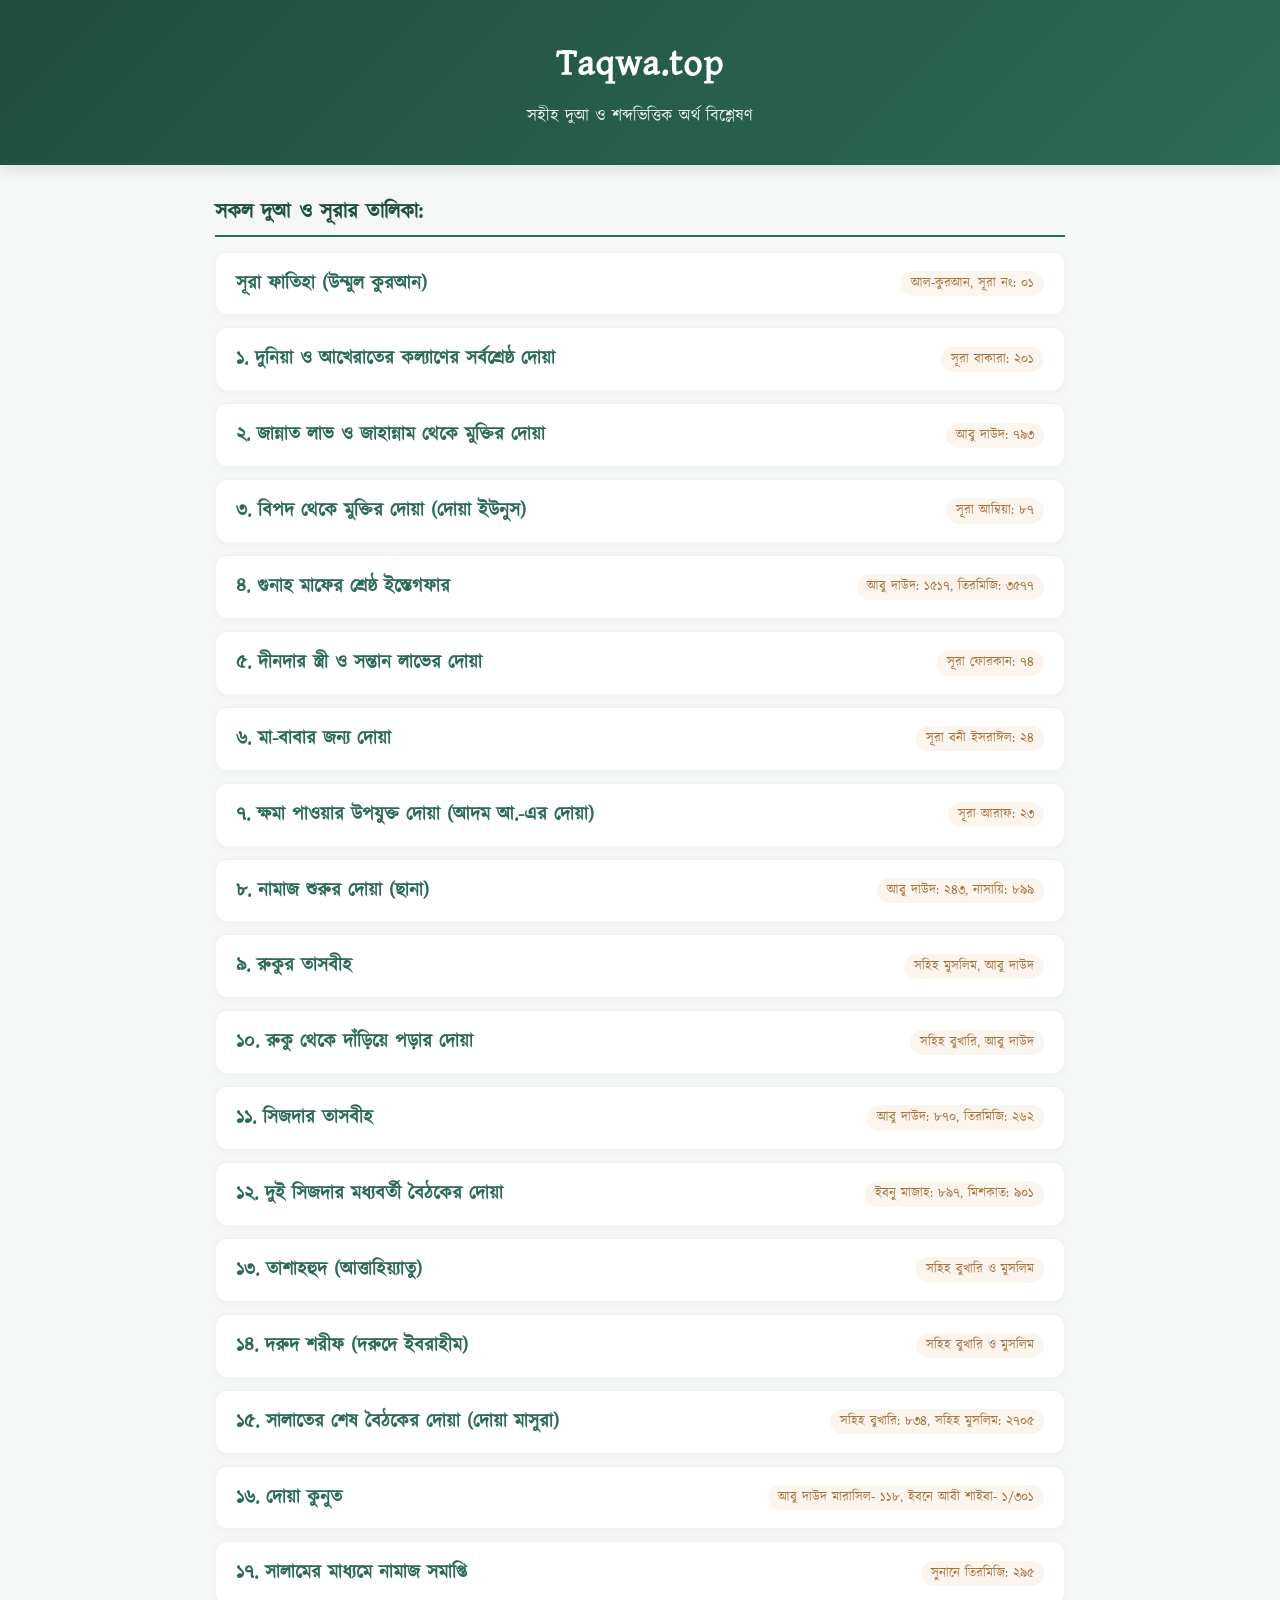
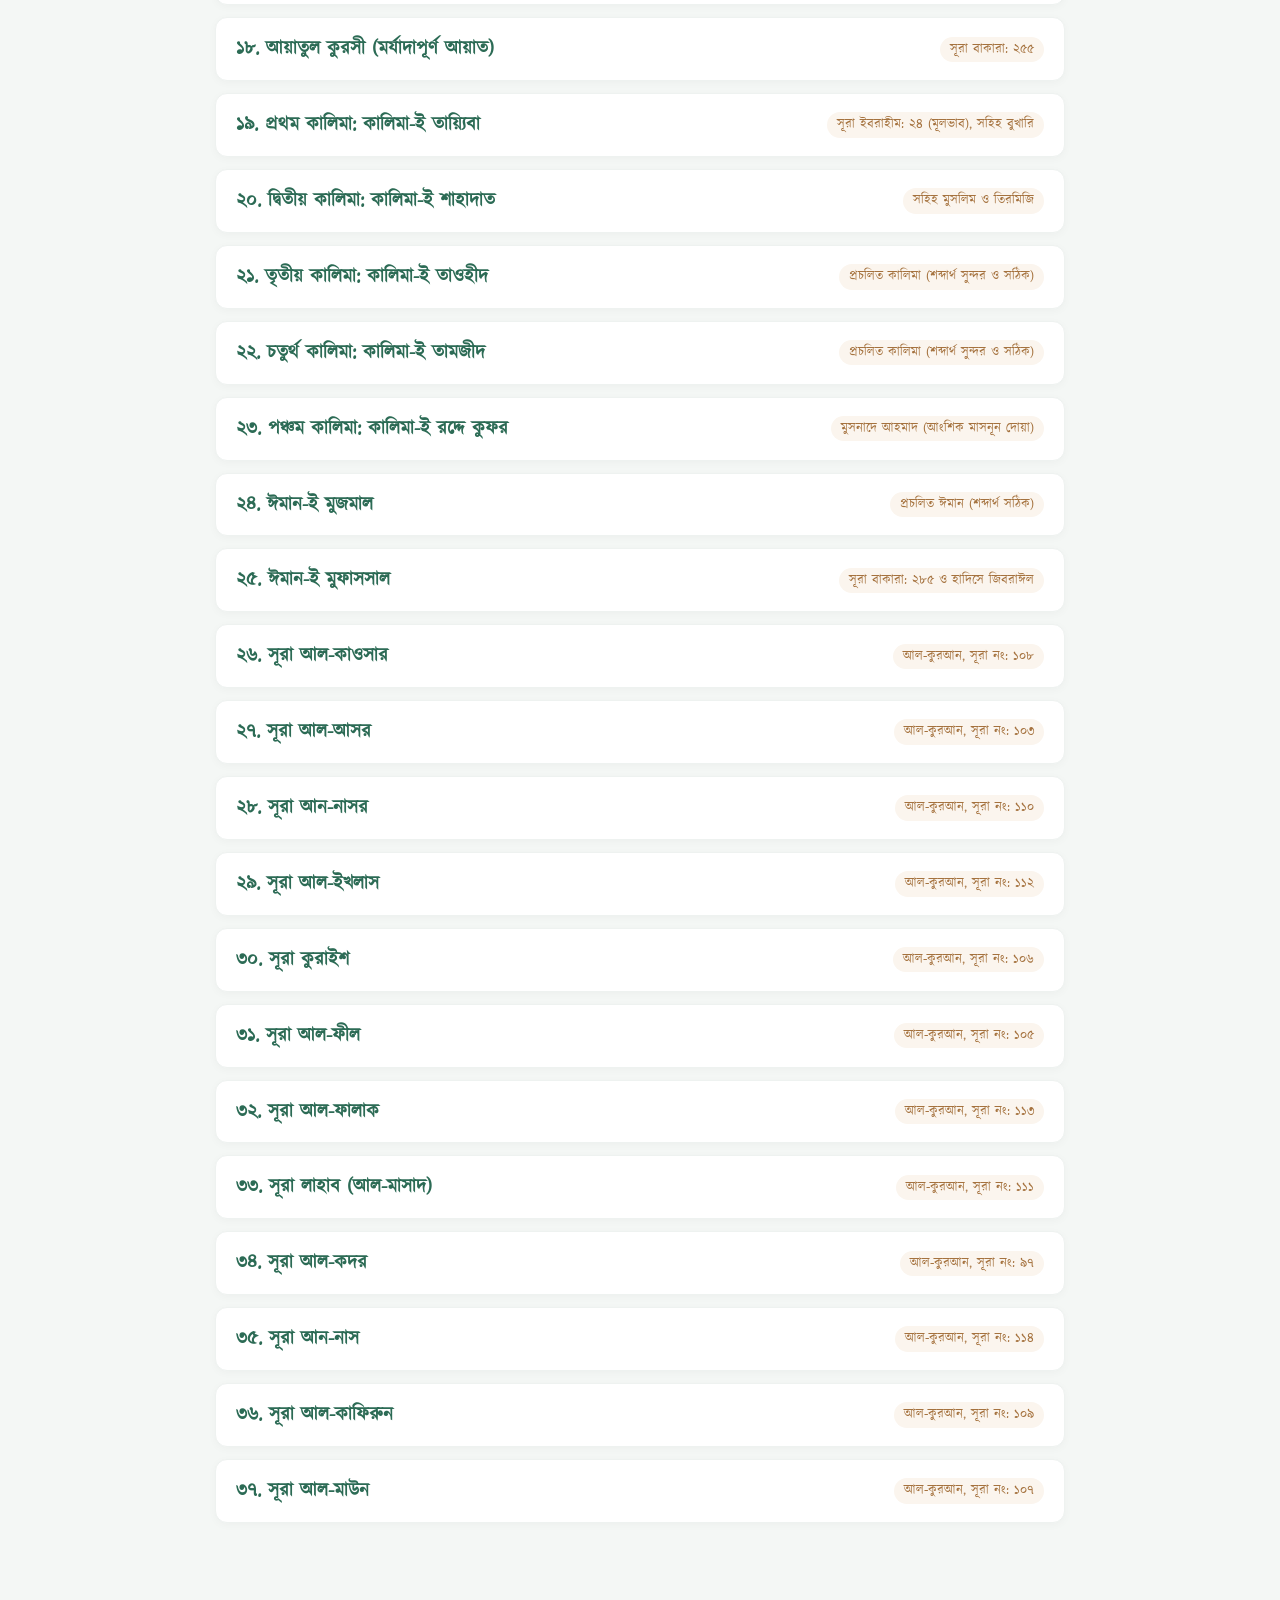
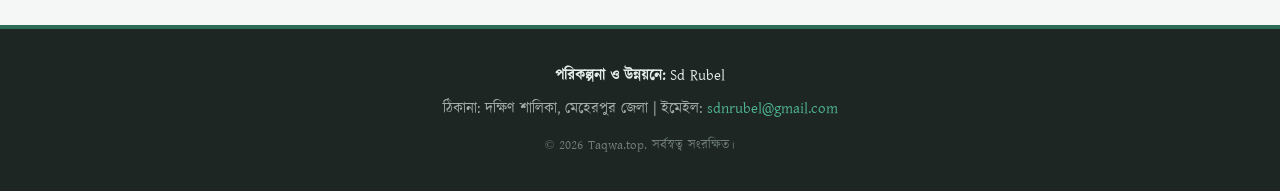
==== commit b733092f: "update index.html" ====
--- a/index.html
+++ b/index.html
@@ -3,9 +3,10 @@
 <head>
 <meta charset="UTF-8">
 <meta name="viewport" content="width=device-width, initial-scale=1.0">
-<title>দুআ বুকলেট | পৃষ্ঠা অপচয়হীন</title>
+<title>Taqwa.top | ডিজিটাল দুআ ও জিকির ভাণ্ডার</title>
 
 <style>
+/* ফন্ট ইমপোর্ট */
 @font-face {
     font-family: 'Kalpurush';
     src: url('kalpurush.ttf') format('truetype');
@@ -29,314 +30,429 @@
 }
 
 body {
-    background: white;
+    background: #f4f7f5;
     font-family: 'Kalpurush', 'Segoe UI', 'Noto Sans Bengali', serif;
     color: #1f2a2f;
-    padding: 12px 8px;
-}
-
-.page-wrapper {
-    max-width: 210mm;
-    margin: 0 auto;
+    line-height: 1.6;
+    display: flex;
+    flex-direction: column;
+    min-height: 100vh;
+}
+
+/* ওয়েবসাইট হেডার */
+header {
+    background: linear-gradient(135deg, #1f4f3e, #2c6b55);
+    color: white;
+    padding: 35px 20px;
+    text-align: center;
+    box-shadow: 0 4px 15px rgba(0,0,0,0.1);
+}
+
+header h1 {
+    font-size: 28pt;
+    font-weight: 800;
+    margin-bottom: 8px;
+    letter-spacing: 1px;
+}
+
+header p {
+    font-size: 13pt;
+    color: #e2ede9;
+    font-weight: 300;
+}
+
+/* মূল কন্টেইনার */
+.main-container {
+    max-width: 850px;
+    width: 92%;
+    margin: 30px auto;
+    flex: 1;
+}
+
+/* ভিউ কন্ট্রোল (লিস্ট ও ডিটেইল হাইড/শো করার জন্য) */
+.view-section {
+    display: none;
+}
+.view-section.active {
+    display: block;
+}
+
+/* --- ১. লিস্ট ভিউ স্টাইল --- */
+.list-title {
+    font-size: 16pt;
+    color: #1f4f3e;
+    margin-bottom: 15px;
+    font-weight: bold;
+    border-bottom: 2px solid #2c6b55;
+    padding-bottom: 5px;
+}
+
+.dua-list {
+    list-style: none;
+}
+
+.dua-item {
     background: white;
-}
-
-/* বর্ডার সম্পূর্ণ বাদ */
-.dua-block {
+    padding: 16px 20px;
+    margin-bottom: 12px;
+    border-radius: 12px;
+    box-shadow: 0 2px 8px rgba(0,0,0,0.03);
+    border: 1px solid #eef2f0;
+    cursor: pointer;
+    display: flex;
+    justify-content: space-between;
+    align-items: center;
+    transition: all 0.2s ease;
+}
+
+.dua-item:hover {
+    transform: translateX(5px);
+    background: #fafdfc;
+    border-color: #2c6b55;
+}
+
+.dua-item-name {
+    font-size: 14pt;
+    font-weight: bold;
+    color: #2c6b55;
+}
+
+.dua-item-source {
+    font-size: 10pt;
+    color: #a5723e;
+    background: #fbf5ee;
+    padding: 2px 10px;
+    border-radius: 20px;
+}
+
+/* --- ২. ডিটেইল ভিউ স্টাইল --- */
+.back-btn {
+    background: #2c6b55;
+    color: white;
+    border: none;
+    padding: 8px 18px;
+    font-size: 11pt;
+    font-family: 'Kalpurush', sans-serif;
+    border-radius: 20px;
+    cursor: pointer;
+    margin-bottom: 20px;
+    display: inline-flex;
+    align-items: center;
+    gap: 6px;
+    transition: background 0.2s;
+}
+
+.back-btn:hover {
+    background: #1f4f3e;
+}
+
+.dua-card {
     background: white;
-    border: none;
-    border-radius: 0;
-    margin-bottom: 8px;
-    overflow: visible;
-}
-
-.dua-header {
-    padding: 8px 12px 4px;
-    border-bottom: none;
-}
-
-.dua-title {
+    border-radius: 16px;
+    box-shadow: 0 4px 25px rgba(0, 0, 0, 0.05);
+    border: 1px solid #eef2f0;
+    overflow: hidden;
+}
+
+.dua-card-header {
+    padding: 20px 24px;
+    background: #fcfdfe;
+    border-bottom: 1px solid #f1f5f3;
+    display: flex;
+    justify-content: space-between;
+    align-items: center;
+    flex-wrap: wrap;
+    gap: 10px;
+}
+
+.dua-card-title {
     font-size: 18pt;
     font-weight: 800;
     color: #2c6b55;
-    text-align: left;
-}
-
-.source-line {
-    font-size: 9.5pt;
-    color: #a5723e;
-    text-align: right;
-    direction: ltr;
-    margin-top: 2px;
 }
 
 .arabic-text {
     font-family: 'ArabicFont', 'Scheherazade', serif;
-    font-size: 25pt;
+    font-size: 26pt;
     text-align: center;
     direction: rtl;
-    padding: 8px 12px 5px;
-    line-height: 1.45;
+    padding: 35px 24px;
+    line-height: 1.6;
+    background: #fafdfc;
+    color: #1a1a1a;
+    border-bottom: 1px solid #f6faf8;
 }
 
 .text-content {
-    padding: 5px 12px 6px;
-    line-height: 1.5;
+    padding: 20px 24px;
+}
+
+.pronunciation-line, .meaning-line {
+    font-size: 13pt;
+    margin-bottom: 12px;
     text-align: justify;
 }
 
-.pronunciation-line {
-    font-size: 11.5pt;
-    margin-bottom: 8px;
-    text-align: justify;
-}
-
 .meaning-line {
-    font-size: 12pt;
-    margin-top: 4px;
-    text-align: justify;
+    margin-bottom: 0;
 }
 
 .label {
     font-weight: 700;
     color: #bf6f2c;
     display: inline-block;
-    margin-right: 6px;
-}
-
+    margin-right: 8px;
+}
+
+/* শব্দভিত্তিক গ্রিড */
 .word-chips-container {
     display: flex;
     flex-wrap: wrap;
     justify-content: center;
-    gap: 9px;
-    padding: 5px 12px 9px;
+    gap: 12px;
+    padding: 15px 24px 25px;
+    background: #fdfdfd;
+    border-top: 1px dashed #e9efecc2;
 }
 
 .word-chip {
-    flex: 0 0 auto;
-    text-align: center;
-    min-width: 95px;
-    max-width: 165px;
+    background: #ffffff;
+    border: 1px solid #e2ece8;
+    border-radius: 10px;
+    padding: 10px;
+    min-width: 110px;
+    max-width: 180px;
+    flex: 1 1 calc(23% - 12px);
     display: inline-flex;
     flex-direction: column;
     align-items: center;
+    box-shadow: 0 2px 6px rgba(0,0,0,0.01);
 }
 
 .chip-arabic {
     font-family: 'ArabicFont', 'Scheherazade', serif;
-    font-size: 15pt;
+    font-size: 16pt;
     font-weight: 600;
     direction: rtl;
     color: #1f5b48;
-    margin-bottom: 3px;
+    margin-bottom: 4px;
 }
 
 .chip-pronounce {
-    font-size: 9pt;
+    font-size: 9.5pt;
     color: #8b6e48;
-    margin: 1px 0;
+    font-weight: bold;
+    margin: 2px 0;
 }
 
 .chip-meaning {
-    font-size: 9pt;
+    font-size: 9.5pt;
     color: #4c5c4c;
+    text-align: center;
 }
 
 .no-word-msg {
-    font-size: 9.5pt;
+    font-size: 10pt;
     color: #968c71;
     text-align: center;
     width: 100%;
-}
-
-/* ফজিলত লাইনের উপরের বর্ডার বাদ */
+    font-style: italic;
+}
+
+/* ফজিলত সেকশন */
 .merit {
-    padding: 5px 12px 7px;
-    font-size: 10pt;
+    padding: 18px 24px;
+    font-size: 11pt;
     color: #2f5548;
-    border-top: none;
+    background: #f0f7f4;
+    border-top: 1px solid #e1ede8;
     text-align: justify;
 }
 
 .merit b {
     color: #9b5e2c;
-    font-size: 10pt;
-}
-
-.no-print {
-    position: fixed;
-    top: 14px;
-    right: 18px;
-    z-index: 1000;
-}
-
-.btn {
-    background: #2c6b55;
-    color: white;
-    font-family: 'Kalpurush', sans-serif;
-    padding: 6px 22px;
-    font-size: 12px;
-    border: none;
-    border-radius: 30px;
-    cursor: pointer;
-}
-
-.btn:hover {
-    background: #1f4f3e;
-}
-
+}
+
+/* প্লেসহোল্ডার */
 .loading-placeholder {
     text-align: center;
-    padding: 40px;
-    font-size: 13pt;
+    padding: 60px;
+    font-size: 15pt;
     color: #6a7c6e;
 }
 
-/* প্রিন্ট সেটআপ */
-@media print {
-
-    @page {
-        size: A4 portrait;
-        margin: 10mm 8mm 14mm 8mm;
-
-        @bottom-center {
-            content: counter(page, bengali);
-            font-family: 'Kalpurush', sans-serif;
-            font-size: 11pt;
-            color: #2c5e4c;
-        }
-    }
-
-    body {
-        padding: 0;
-        margin: 0;
-        background: white;
-    }
-
-    .no-print {
-        display: none !important;
-    }
-
-    .page-wrapper {
-        width: 100%;
-        margin: 0;
-        padding: 0;
-    }
-
-    /* প্রিন্টেও কোন বর্ডার থাকবে না */
-    .dua-block {
-        margin-bottom: 5px;
-        border: none !important;
-        border-radius: 0;
-        overflow: visible;
-        page-break-inside: auto !important;
-        break-inside: auto !important;
-    }
-
-    .dua-header {
-        padding: 5px 10px 3px;
-        border-bottom: none !important;
-        break-inside: avoid;
-        page-break-inside: avoid;
-    }
-
-    .dua-title {
-        font-size: 18pt !important;
-    }
-
-    .source-line {
-        font-size: 10pt !important;
-    }
-
-    .arabic-text {
-        font-size: 26pt !important;
-        line-height: 1.45;
-        padding: 6px 10px 4px;
-        break-inside: avoid;
-        page-break-inside: avoid;
-    }
-
-    .text-content {
-        padding: 4px 10px 5px;
-    }
-
-    .pronunciation-line {
-        font-size: 13pt !important;
-        margin-bottom: 6px !important;
-    }
-
-    .meaning-line {
-        font-size: 14pt !important;
-    }
-
-    .word-chips-container {
-        gap: 8px;
-        padding: 4px 10px 6px;
-        break-inside: auto;
-        page-break-inside: auto;
-    }
-
-    .word-chip {
-        min-width: 115px;
-        max-width: 190px;
-        break-inside: avoid;
-        page-break-inside: avoid;
-    }
-
-    .chip-arabic {
-        font-size: 17pt !important;
-    }
-
-    .chip-pronounce,
-    .chip-meaning {
-        font-size: 10pt !important;
-    }
-
-    .merit {
-        border-top: none !important;
-        font-size: 12pt !important;
-        padding: 4px 10px 6px;
-    }
-
-    .merit b {
-        font-size: 12pt !important;
-    }
+/* ওয়েবসাইট ফুটার */
+footer {
+    background: #1e2623;
+    color: #a3b0aa;
+    padding: 35px 20px;
+    text-align: center;
+    margin-top: 60px;
+    font-size: 11pt;
+    border-top: 4px solid #2c6b55;
+}
+
+footer .dev-info {
+    margin-bottom: 10px;
+    color: #e2ede9;
+}
+
+footer a {
+    color: #4eb391;
+    text-decoration: none;
+}
+
+footer a:hover {
+    text-decoration: underline;
+}
+
+/* রেসপন্সিভ ডিজাইন */
+@media (max-width: 600px) {
+    header h1 { font-size: 22pt; }
+    .dua-card-title { font-size: 15pt; }
+    .arabic-text { font-size: 22pt; }
+    .word-chip { flex: 1 1 calc(50% - 12px); }
+    .dua-item { flex-direction: column; align-items: flex-start; gap: 6px; }
+    .dua-item-source { align-self: flex-end; }
 }
 </style>
 </head>
 
 <body>
 
-<div class="no-print">
-    <button class="btn" onclick="window.print()">🖨️ প্রিন্ট করুন</button>
+<!-- হেডার সেকশন -->
+<header>
+    <h1>Taqwa.top</h1>
+    <p>সহীহ দুআ ও শব্দভিত্তিক অর্থ বিশ্লেষণ</p>
+</header>
+
+<!-- মূল কন্টেন্ট এলাকা -->
+<div class="main-container">
+    
+    <!-- ১. লিস্ট ভিউ স্ক্রিন -->
+    <div id="list-view" class="view-section active">
+        <div class="list-title">সকল দুআ ও সূরার তালিকা:</div>
+        <ul class="dua-list" id="dua-list-container">
+            <div class="loading-placeholder">তালিকা লোড হচ্ছে...</div>
+        </ul>
+    </div>
+
+    <!-- ২. ডিটেইল ভিউ স্ক্রিন -->
+    <div id="detail-view" class="view-section">
+        <button class="back-btn" onclick="showListView()">⬅ তালিকা ফিরে যান</button>
+        <div id="dua-detail-container"></div>
+    </div>
+
 </div>
 
-<div class="page-wrapper" id="main-content">
-    <div class="loading-placeholder">দুআ সংগ্রহ লোড হচ্ছে...</div>
-</div>
+<!-- ফুটার সেকশন -->
+<footer>
+    <div class="dev-info">
+        <strong>পরিকল্পনা ও উন্নয়নে:</strong> Sd Rubel
+    </div>
+    <div>
+        ঠিকানা: দক্ষিণ শালিকা, মেহেরপুর জেলা | ইমেইল: <a href="mailto:sdnrubel@gmail.com">sdnrubel@gmail.com</a>
+    </div>
+    <div style="margin-top: 15px; font-size: 9.5pt; color: #6e7d77;">
+        &copy; 2026 Taqwa.top. সর্বস্বত্ব সংরক্ষিত।
+    </div>
+</footer>
 
 <script>
-(function() {
-
-    const container = document.getElementById('main-content');
-
-    function toBengaliNumber(num) {
-        if (num === undefined || num === null) return '';
-        const en = '0123456789';
-        const bn = '০১২৩৪৫৬৭৮৯';
-        return num.toString().replace(/[0-9]/g, d => bn[en.indexOf(d)]);
+let globalDuaData = []; // ডাটা গ্লোবালি রাখার জন্য
+
+function toBengaliNumber(num) {
+    if (num === undefined || num === null) return '';
+    const en = '0123456789';
+    const bn = '০১২৩৪৫৬৭৮৯';
+    return num.toString().replace(/[0-9]/g, d => bn[en.indexOf(d)]);
+}
+
+function escapeHtml(str) {
+    if (!str) return '';
+    return str.toString().replace(/[&<>"]/g, function(m) {
+        if (m === '&') return '&amp;';
+        if (m === '<') return '&lt;';
+        if (m === '>') return '&gt;';
+        if (m === '"') return '&quot;';
+        return m;
+    });
+}
+
+// লিস্ট স্ক্রিনে যাওয়ার ফাংশন
+function showListView() {
+    document.getElementById('detail-view').classList.remove('active');
+    document.getElementById('list-view').classList.add('active');
+    window.scrollTo({ top: 0, behavior: 'smooth' });
+}
+
+// ডিটেইল বা একক তথ্য স্ক্রিনে যাওয়ার ফাংশন
+function showDetailView(duaIdInArray) {
+    const dua = globalDuaData[duaIdInArray];
+    if (!dua) return;
+
+    const detailContainer = document.getElementById('dua-detail-container');
+    detailContainer.innerHTML = '';
+
+    let wordChipsHtml = '';
+    if (Array.isArray(dua.word_by_word) && dua.word_by_word.length > 0) {
+        wordChipsHtml = `
+            <div class="word-chips-container">
+                ${dua.word_by_word.map(w => `
+                    <div class="word-chip">
+                        <div class="chip-arabic">${escapeHtml(w.arabic || '—')}</div>
+                        ${w.pronunciation ? `<div class="chip-pronounce">${escapeHtml(w.pronunciation)}</div>` : ''}
+                        ${w.meaning ? `<div class="chip-meaning">${escapeHtml(w.meaning)}</div>` : ''}
+                    </div>
+                `).join('')}
+            </div>
+        `;
+    } else {
+        wordChipsHtml = `
+            <div class="word-chips-container">
+                <div class="no-word-msg">এই দুআটির শব্দভিত্তিক বিশ্লেষণ উপলব্ধ নেই।</div>
+            </div>
+        `;
     }
 
-    function escapeHtml(str) {
-        if (!str) return '';
-        return str.toString().replace(/[&<>"]/g, function(m) {
-            if (m === '&') return '&amp;';
-            if (m === '<') return '&lt;';
-            if (m === '>') return '&gt;';
-            if (m === '"') return '&quot;';
-            return m;
-        });
-    }
+    const duaIdDisplay = dua.dua_id ? toBengaliNumber(dua.dua_id) + '. ' : '';
+
+    detailContainer.innerHTML = `
+        <div class="dua-card">
+            <div class="dua-card-header">
+                <div class="dua-card-title">${escapeHtml(duaIdDisplay + (dua.dua_name || 'দোয়া'))}</div>
+                <div class="dua-item-source">${escapeHtml(dua.source || 'উৎস')}</div>
+            </div>
+
+            <div class="arabic-text">
+                ${escapeHtml(dua.arabic_full || '')}
+            </div>
+
+            <div class="text-content">
+                <div class="pronunciation-line">
+                    <span class="label">উচ্চারণ:</span> ${escapeHtml(dua.pronunciation || '—')}
+                </div>
+                <div class="meaning-line">
+                    <span class="label">অর্থ বাংলা:</span> ${escapeHtml(dua.bangla_translation || 'অনুবাদ নেই')}
+                </div>
+            </div>
+
+            ${wordChipsHtml}
+
+            <div class="merit">
+                <b>ফজিলত ও আমল:</b> ${escapeHtml(dua.merit || 'ফজিলত উল্লেখ নেই')}
+            </div>
+        </div>
+    `;
+
+    document.getElementById('list-view').classList.remove('active');
+    document.getElementById('detail-view').classList.add('active');
+    window.scrollTo({ top: 0, behavior: 'smooth' });
+}
+
+// উইন্ডো লোড হওয়ার পর data.json থেকে ডেটা আনা
+document.addEventListener("DOMContentLoaded", function() {
+    const listContainer = document.getElementById('dua-list-container');
 
     fetch('data.json')
         .then(res => {
@@ -344,126 +460,41 @@
             return res.json();
         })
         .then(data => {
-
-            container.innerHTML = '';
+            globalDuaData = data;
+            listContainer.innerHTML = '';
 
             if (!data || !data.length) {
-                container.innerHTML = '<div style="padding:20px;text-align:center;">ডাটা নেই। data.json ফাইল চেক করুন।</div>';
+                listContainer.innerHTML = '<div style="padding:20px; text-align:center; background:white; border-radius:12px;">কোনো ডেটা পাওয়া যায়নি।</div>';
                 return;
             }
 
-            data.forEach(dua => {
-
-                let wordChipsHtml = '';
-
-                if (Array.isArray(dua.word_by_word) && dua.word_by_word.length > 0) {
-
-                    wordChipsHtml = `
-                        <div class="word-chips-container">
-                            ${dua.word_by_word.map(w => `
-                                <div class="word-chip">
-                                    <div class="chip-arabic">${escapeHtml(w.arabic || '—')}</div>
-
-                                    ${w.pronunciation ? `
-                                        <div class="chip-pronounce">
-                                            ${escapeHtml(w.pronunciation)}
-                                        </div>
-                                    ` : ''}
-
-                                    ${w.meaning ? `
-                                        <div class="chip-meaning">
-                                            ${escapeHtml(w.meaning)}
-                                        </div>
-                                    ` : ''}
-                                </div>
-                            `).join('')}
-                        </div>
-                    `;
-
-                } else {
-
-                    wordChipsHtml = `
-                        <div class="word-chips-container">
-                            <div class="no-word-msg">
-                                শব্দভিত্তিক বিশ্লেষণ নেই
-                            </div>
-                        </div>
-                    `;
-                }
-
-                const duaId = dua.dua_id
-                    ? toBengaliNumber(dua.dua_id) + '. '
-                    : '';
-
-                const block = document.createElement('div');
-                block.className = 'dua-block';
-
-                block.innerHTML = `
-                    <div class="dua-header">
-                        <div class="dua-title">
-                            ${escapeHtml(duaId + (dua.dua_name || 'দোয়া'))}
-                        </div>
-
-                        <div class="source-line">
-                            ${escapeHtml(dua.source || 'উৎস')}
-                        </div>
-                    </div>
-
-                    <div class="arabic-text">
-                        ${escapeHtml(dua.arabic_full || '')}
-                    </div>
-
-                    <div class="text-content">
-
-                        <div class="pronunciation-line">
-                            <span class="label">উচ্চারণ:</span>
-                            ${escapeHtml(dua.pronunciation || '—')}
-                        </div>
-
-                        <div class="meaning-line">
-                            <span class="label">অর্থ বাংলা:</span>
-                            ${escapeHtml(dua.bangla_translation || 'অনুবাদ নেই')}
-                        </div>
-
-                    </div>
-
-                    ${wordChipsHtml}
-
-                    <div class="merit">
-                        <b>ফজিলত:</b>
-                        ${escapeHtml(dua.merit || 'ফজিলত উল্লেখ নেই')}
-                    </div>
+            // লুপ চালিয়ে শুধুমাত্র নামের তালিকা তৈরি
+            data.forEach((dua, index) => {
+                const duaIdDisplay = dua.dua_id ? toBengaliNumber(dua.dua_id) + '. ' : '';
+                
+                const li = document.createElement('li');
+                li.className = 'dua-item';
+                li.setAttribute('onclick', `showDetailView(${index})`);
+                
+                li.innerHTML = `
+                    <div class="dua-item-name">${escapeHtml(duaIdDisplay + (dua.dua_name || 'দোয়া'))}</div>
+                    <div class="dua-item-source">${escapeHtml(dua.source || 'উৎস')}</div>
                 `;
-
-                container.appendChild(block);
+                
+                listContainer.appendChild(li);
             });
-
         })
         .catch(error => {
-
             console.error(error);
-
-            container.innerHTML = `
-                <div style="
-                    padding:24px;
-                    text-align:center;
-                    background:white;
-                ">
-                    <h3 style="color:#aa5e2b;">
-                        data.json লোড করতে ব্যর্থ
-                    </h3>
-
-                    <p style="margin-top:8px;">
-                        একই ফোল্ডারে
-                        <strong>data.json</strong>
-                        ফাইল রাখুন।
-                    </p>
+            listContainer.innerHTML = `
+                <div style="padding:20px; text-align:center; background:white; border-radius:12px;">
+                    <h3 style="color:#aa5e2b;">তালিকা লোড করতে ব্যর্থ</h3>
+                    <p style="margin-top:5px; color:#666;">আপনার data.json ফাইলটি ঠিক আছে কি না নিশ্চিত করুন।</p>
                 </div>
             `;
         });
-
-})();
+});
 </script>
 
 </body>
-</html>+</html>
